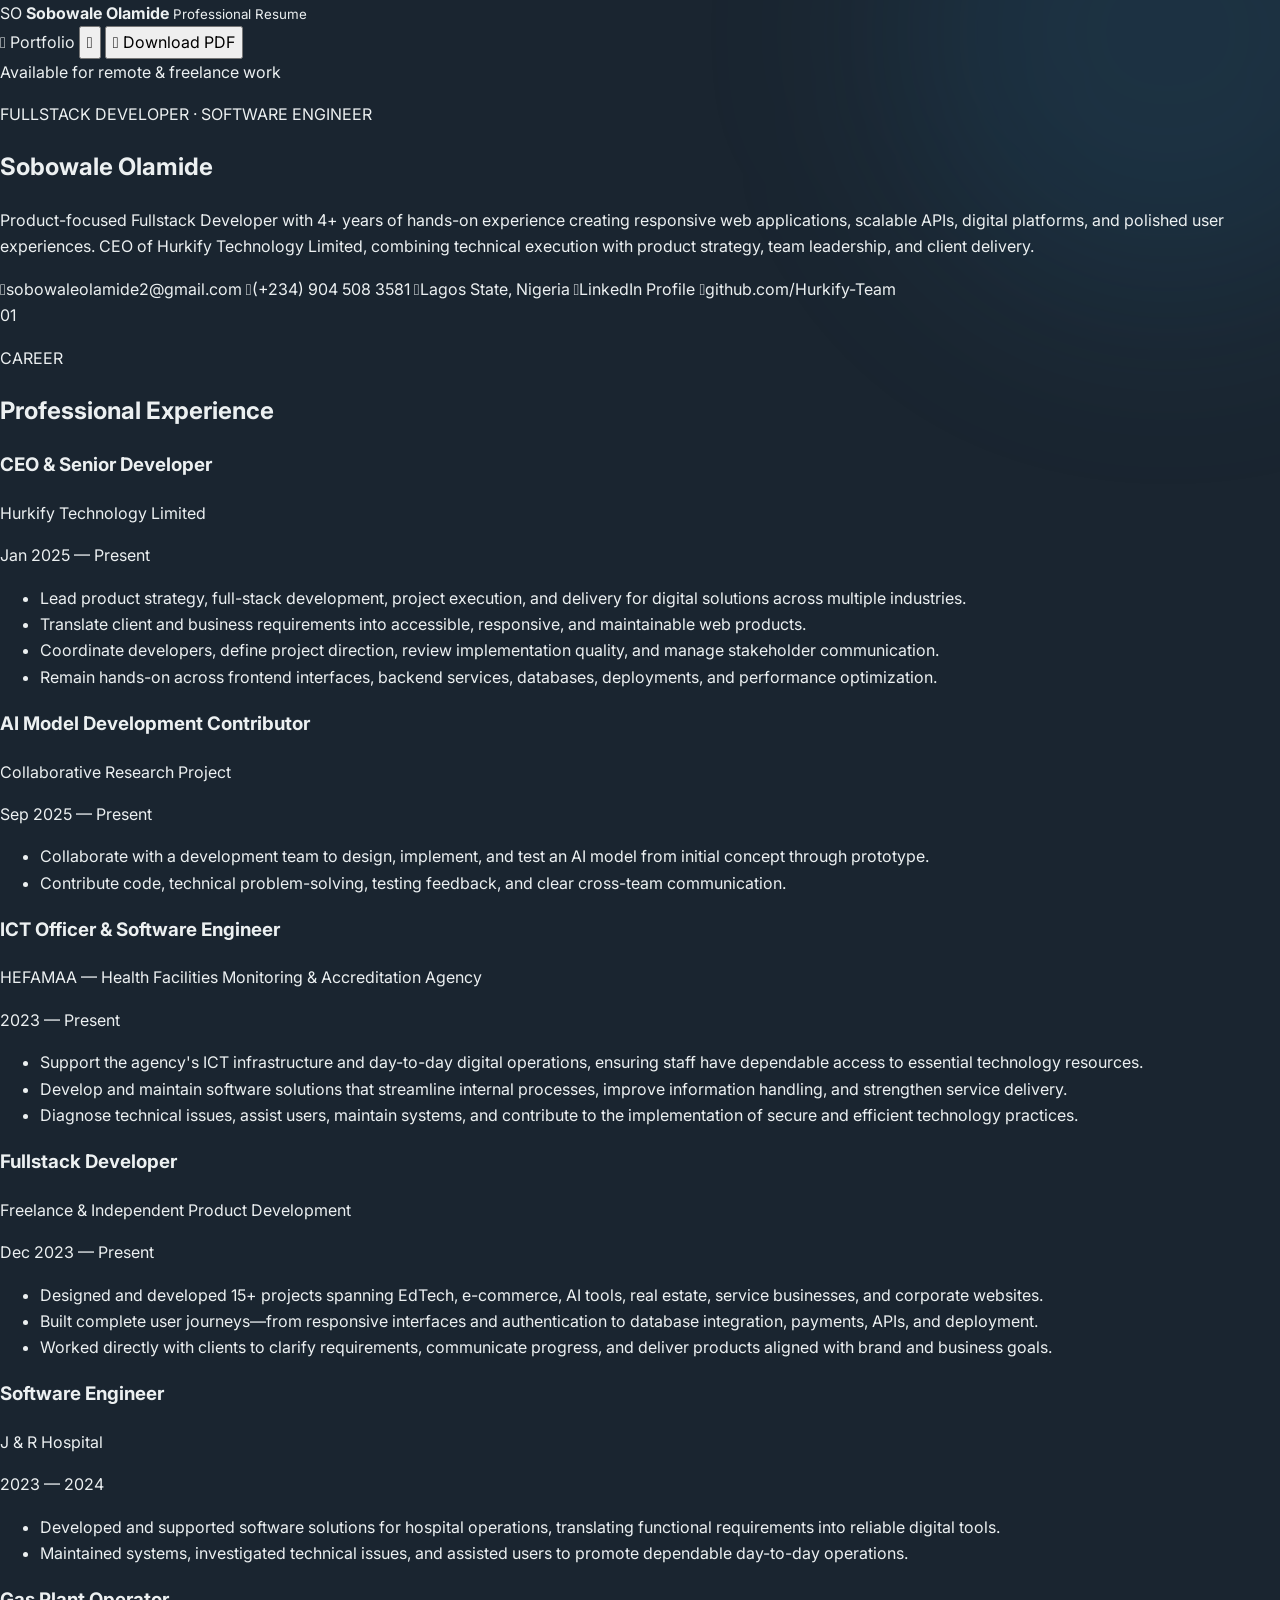
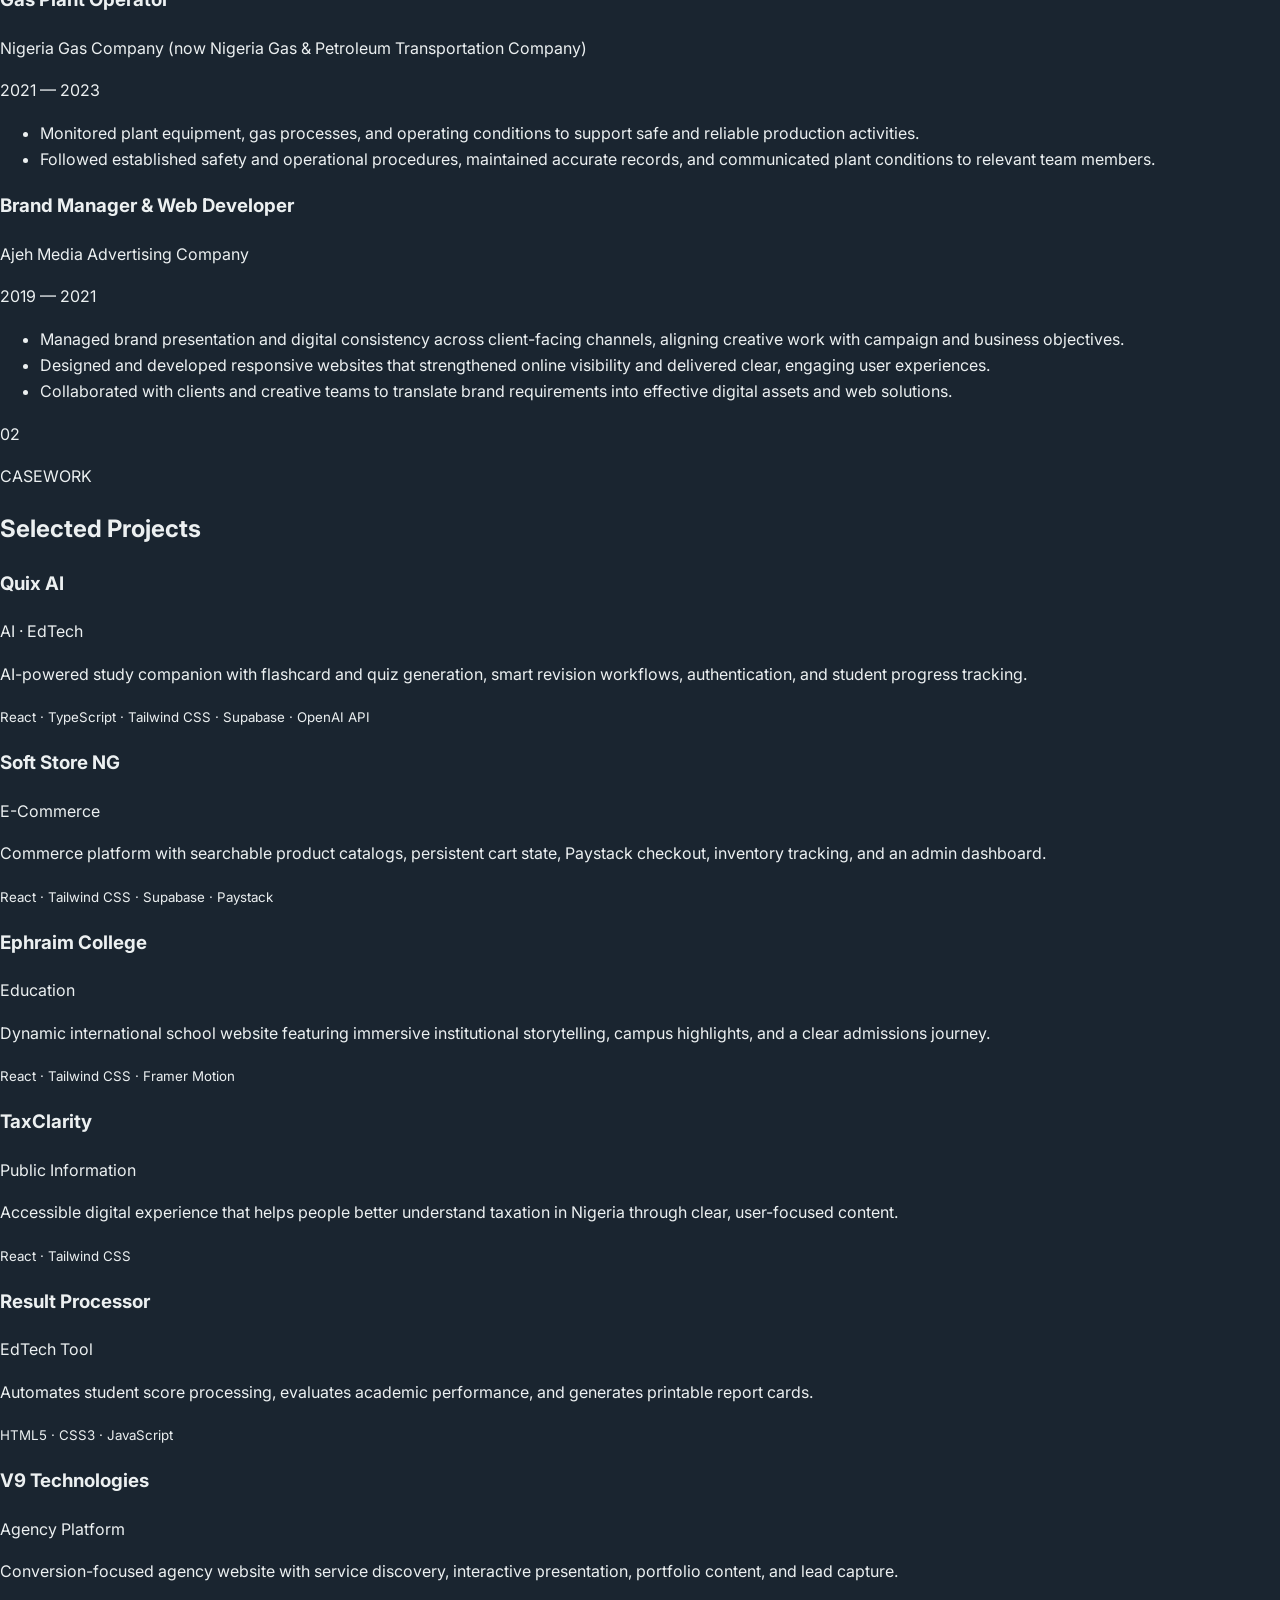
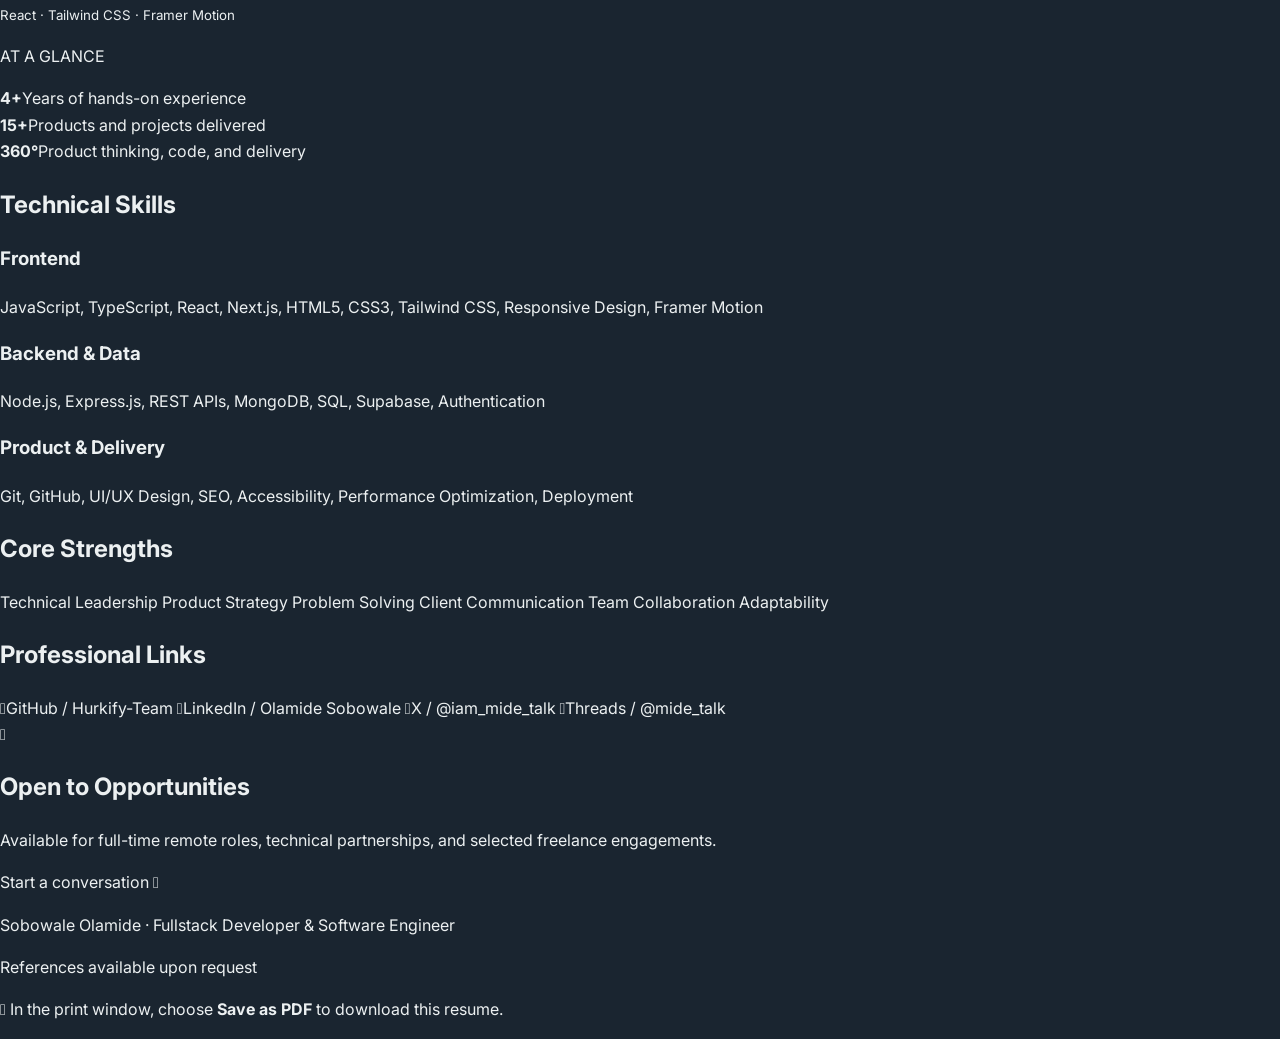
==== resume.html @ 30a067df "Add portfolio with updated featured projects and website previews" ====
<!DOCTYPE html>
<html lang="en" data-theme="dark">
  <head>
    <meta charset="UTF-8">
    <meta name="viewport" content="width=device-width, initial-scale=1.0">
    <meta name="description" content="Professional resume of Sobowale Olamide, Fullstack Developer, Software Engineer, and CEO of Hurkify Technology Limited.">
    <meta name="author" content="Sobowale Olamide">
    <meta name="robots" content="index, follow">
    <title>Sobowale Olamide — Professional Resume</title>
    <link rel="preconnect" href="https://fonts.googleapis.com">
    <link rel="preconnect" href="https://fonts.gstatic.com" crossorigin>
    <link href="https://fonts.googleapis.com/css2?family=Inter:wght@400;500;600;700&family=Outfit:wght@500;600;700;800&family=JetBrains+Mono:wght@500;600&display=swap" rel="stylesheet">
    <link rel="stylesheet" href="css/icon.css">
    <link rel="shortcut icon" href="images/favicon.ico" type="image/x-icon">
    <link rel="stylesheet" href="css/resume.css">
  </head>
  <body>
    <div class="resume-ambient resume-ambient-one" aria-hidden="true"></div>
    <div class="resume-ambient resume-ambient-two" aria-hidden="true"></div>

    <header class="resume-toolbar" aria-label="Resume actions">
      <a class="resume-brand" href="index.html" aria-label="Return to portfolio">
        <span class="resume-brand-mark">SO</span>
        <span class="resume-brand-copy">
          <strong>Sobowale Olamide</strong>
          <small>Professional Resume</small>
        </span>
      </a>
      <div class="toolbar-actions">
        <a class="toolbar-btn toolbar-btn-ghost" href="index.html">
          <i class="fas fa-arrow-left"></i>
          <span>Portfolio</span>
        </a>
        <button class="theme-button" id="resume-theme-button" type="button" aria-label="Toggle color theme" title="Toggle color theme">
          <i class="fas fa-sun" id="resume-theme-icon"></i>
        </button>
        <button class="toolbar-btn toolbar-btn-primary" type="button" onclick="downloadResume()">
          <i class="fas fa-download"></i>
          <span>Download PDF</span>
        </button>
      </div>
    </header>

    <main class="resume-page" id="resume-document">
      <section class="resume-hero">
        <div class="hero-identity">
          <div class="availability"><span></span> Available for remote &amp; freelance work</div>
          <p class="resume-kicker">FULLSTACK DEVELOPER · SOFTWARE ENGINEER</p>
          <h1>Sobowale <span>Olamide</span></h1>
          <p class="resume-lead">
            Product-focused Fullstack Developer with 4+ years of hands-on experience creating responsive web applications, scalable APIs, digital platforms, and polished user experiences. CEO of Hurkify Technology Limited, combining technical execution with product strategy, team leadership, and client delivery.
          </p>
        </div>
        <aside class="hero-contact" aria-label="Contact information">
          <a href="mailto:sobowaleolamide2@gmail.com"><i class="fas fa-envelope"></i><span>sobowaleolamide2@gmail.com</span></a>
          <a href="tel:+2349045083581"><i class="fas fa-phone"></i><span>(+234) 904 508 3581</span></a>
          <span><i class="fas fa-location-dot"></i><span>Lagos State, Nigeria</span></span>
          <a href="https://www.linkedin.com/in/olamide-sobowale-448958b7" target="_blank" rel="noopener noreferrer"><i class="fab fa-linkedin-in"></i><span>LinkedIn Profile</span></a>
          <a href="https://github.com/Hurkify-Team" target="_blank" rel="noopener noreferrer"><i class="fab fa-github"></i><span>github.com/Hurkify-Team</span></a>
        </aside>
      </section>

      <div class="resume-layout">
        <div class="resume-main-column">
          <section class="resume-section">
            <div class="section-heading">
              <span>01</span>
              <div><p>CAREER</p><h2>Professional Experience</h2></div>
            </div>

            <article class="experience-item">
              <div class="experience-topline">
                <div>
                  <h3>CEO &amp; Senior Developer</h3>
                  <p class="company">Hurkify Technology Limited</p>
                </div>
                <p class="period">Jan 2025 — Present</p>
              </div>
              <ul>
                <li>Lead product strategy, full-stack development, project execution, and delivery for digital solutions across multiple industries.</li>
                <li>Translate client and business requirements into accessible, responsive, and maintainable web products.</li>
                <li>Coordinate developers, define project direction, review implementation quality, and manage stakeholder communication.</li>
                <li>Remain hands-on across frontend interfaces, backend services, databases, deployments, and performance optimization.</li>
              </ul>
            </article>

            <article class="experience-item">
              <div class="experience-topline">
                <div>
                  <h3>AI Model Development Contributor</h3>
                  <p class="company">Collaborative Research Project</p>
                </div>
                <p class="period">Sep 2025 — Present</p>
              </div>
              <ul>
                <li>Collaborate with a development team to design, implement, and test an AI model from initial concept through prototype.</li>
                <li>Contribute code, technical problem-solving, testing feedback, and clear cross-team communication.</li>
              </ul>
            </article>

            <article class="experience-item">
              <div class="experience-topline">
                <div>
                  <h3>ICT Officer &amp; Software Engineer</h3>
                  <p class="company">HEFAMAA — Health Facilities Monitoring &amp; Accreditation Agency</p>
                </div>
                <p class="period">2023 — Present</p>
              </div>
              <ul>
                <li>Support the agency's ICT infrastructure and day-to-day digital operations, ensuring staff have dependable access to essential technology resources.</li>
                <li>Develop and maintain software solutions that streamline internal processes, improve information handling, and strengthen service delivery.</li>
                <li>Diagnose technical issues, assist users, maintain systems, and contribute to the implementation of secure and efficient technology practices.</li>
              </ul>
            </article>

            <article class="experience-item">
              <div class="experience-topline">
                <div>
                  <h3>Fullstack Developer</h3>
                  <p class="company">Freelance &amp; Independent Product Development</p>
                </div>
                <p class="period">Dec 2023 — Present</p>
              </div>
              <ul>
                <li>Designed and developed 15+ projects spanning EdTech, e-commerce, AI tools, real estate, service businesses, and corporate websites.</li>
                <li>Built complete user journeys—from responsive interfaces and authentication to database integration, payments, APIs, and deployment.</li>
                <li>Worked directly with clients to clarify requirements, communicate progress, and deliver products aligned with brand and business goals.</li>
              </ul>
            </article>

            <article class="experience-item">
              <div class="experience-topline">
                <div>
                  <h3>Software Engineer</h3>
                  <p class="company">J &amp; R Hospital</p>
                </div>
                <p class="period">2023 — 2024</p>
              </div>
              <ul>
                <li>Developed and supported software solutions for hospital operations, translating functional requirements into reliable digital tools.</li>
                <li>Maintained systems, investigated technical issues, and assisted users to promote dependable day-to-day operations.</li>
              </ul>
            </article>

            <article class="experience-item">
              <div class="experience-topline">
                <div>
                  <h3>Gas Plant Operator</h3>
                  <p class="company">Nigeria Gas Company (now Nigeria Gas &amp; Petroleum Transportation Company)</p>
                </div>
                <p class="period">2021 — 2023</p>
              </div>
              <ul>
                <li>Monitored plant equipment, gas processes, and operating conditions to support safe and reliable production activities.</li>
                <li>Followed established safety and operational procedures, maintained accurate records, and communicated plant conditions to relevant team members.</li>
              </ul>
            </article>

            <article class="experience-item">
              <div class="experience-topline">
                <div>
                  <h3>Brand Manager &amp; Web Developer</h3>
                  <p class="company">Ajeh Media Advertising Company</p>
                </div>
                <p class="period">2019 — 2021</p>
              </div>
              <ul>
                <li>Managed brand presentation and digital consistency across client-facing channels, aligning creative work with campaign and business objectives.</li>
                <li>Designed and developed responsive websites that strengthened online visibility and delivered clear, engaging user experiences.</li>
                <li>Collaborated with clients and creative teams to translate brand requirements into effective digital assets and web solutions.</li>
              </ul>
            </article>
          </section>

          <section class="resume-section">
            <div class="section-heading">
              <span>02</span>
              <div><p>CASEWORK</p><h2>Selected Projects</h2></div>
            </div>
            <div class="project-list">
              <article class="resume-project">
                <div><h3>Quix AI</h3><span>AI · EdTech</span></div>
                <p>AI-powered study companion with flashcard and quiz generation, smart revision workflows, authentication, and student progress tracking.</p>
                <small>React · TypeScript · Tailwind CSS · Supabase · OpenAI API</small>
              </article>
              <article class="resume-project">
                <div><h3>Soft Store NG</h3><span>E-Commerce</span></div>
                <p>Commerce platform with searchable product catalogs, persistent cart state, Paystack checkout, inventory tracking, and an admin dashboard.</p>
                <small>React · Tailwind CSS · Supabase · Paystack</small>
              </article>
              <article class="resume-project">
                <div><h3>Ephraim College</h3><span>Education</span></div>
                <p>Dynamic international school website featuring immersive institutional storytelling, campus highlights, and a clear admissions journey.</p>
                <small>React · Tailwind CSS · Framer Motion</small>
              </article>
              <article class="resume-project">
                <div><h3>TaxClarity</h3><span>Public Information</span></div>
                <p>Accessible digital experience that helps people better understand taxation in Nigeria through clear, user-focused content.</p>
                <small>React · Tailwind CSS</small>
              </article>
              <article class="resume-project">
                <div><h3>Result Processor</h3><span>EdTech Tool</span></div>
                <p>Automates student score processing, evaluates academic performance, and generates printable report cards.</p>
                <small>HTML5 · CSS3 · JavaScript</small>
              </article>
              <article class="resume-project">
                <div><h3>V9 Technologies</h3><span>Agency Platform</span></div>
                <p>Conversion-focused agency website with service discovery, interactive presentation, portfolio content, and lead capture.</p>
                <small>React · Tailwind CSS · Framer Motion</small>
              </article>
            </div>
          </section>
        </div>

        <aside class="resume-side-column">
          <section class="side-section impact-panel">
            <p class="side-eyebrow">AT A GLANCE</p>
            <div class="impact-stat"><strong>4+</strong><span>Years of hands-on experience</span></div>
            <div class="impact-stat"><strong>15+</strong><span>Products and projects delivered</span></div>
            <div class="impact-stat"><strong>360°</strong><span>Product thinking, code, and delivery</span></div>
          </section>

          <section class="side-section">
            <h2>Technical Skills</h2>
            <div class="skill-group">
              <h3>Frontend</h3>
              <p>JavaScript, TypeScript, React, Next.js, HTML5, CSS3, Tailwind CSS, Responsive Design, Framer Motion</p>
            </div>
            <div class="skill-group">
              <h3>Backend &amp; Data</h3>
              <p>Node.js, Express.js, REST APIs, MongoDB, SQL, Supabase, Authentication</p>
            </div>
            <div class="skill-group">
              <h3>Product &amp; Delivery</h3>
              <p>Git, GitHub, UI/UX Design, SEO, Accessibility, Performance Optimization, Deployment</p>
            </div>
          </section>

          <section class="side-section">
            <h2>Core Strengths</h2>
            <div class="strength-list">
              <span>Technical Leadership</span>
              <span>Product Strategy</span>
              <span>Problem Solving</span>
              <span>Client Communication</span>
              <span>Team Collaboration</span>
              <span>Adaptability</span>
            </div>
          </section>

          <section class="side-section">
            <h2>Professional Links</h2>
            <div class="professional-links">
              <a href="https://github.com/Hurkify-Team" target="_blank" rel="noopener noreferrer"><i class="fab fa-github"></i><span>GitHub / Hurkify-Team</span></a>
              <a href="https://www.linkedin.com/in/olamide-sobowale-448958b7" target="_blank" rel="noopener noreferrer"><i class="fab fa-linkedin-in"></i><span>LinkedIn / Olamide Sobowale</span></a>
              <a href="https://x.com/iam_mide_talk?s=21" target="_blank" rel="noopener noreferrer"><i class="fab fa-x-twitter"></i><span>X / @iam_mide_talk</span></a>
              <a href="https://www.threads.com/@mide_talk" target="_blank" rel="noopener noreferrer"><i class="fab fa-threads"></i><span>Threads / @mide_talk</span></a>
            </div>
          </section>

          <section class="side-section availability-panel">
            <i class="fas fa-briefcase"></i>
            <h2>Open to Opportunities</h2>
            <p>Available for full-time remote roles, technical partnerships, and selected freelance engagements.</p>
            <a href="mailto:sobowaleolamide2@gmail.com">Start a conversation <i class="fas fa-arrow-right"></i></a>
          </section>
        </aside>
      </div>

      <footer class="resume-footer">
        <p>Sobowale Olamide · Fullstack Developer &amp; Software Engineer</p>
        <p>References available upon request</p>
      </footer>
    </main>

    <p class="download-hint"><i class="fas fa-circle-info"></i> In the print window, choose <strong>Save as PDF</strong> to download this resume.</p>

    <script>
      const root = document.documentElement;
      const themeButton = document.getElementById('resume-theme-button');
      const themeIcon = document.getElementById('resume-theme-icon');

      function setResumeTheme(theme) {
        root.setAttribute('data-theme', theme);
        themeIcon.className = theme === 'dark' ? 'fas fa-sun' : 'fas fa-moon';
      }

      setResumeTheme(localStorage.getItem('av-theme') || 'dark');

      themeButton.addEventListener('click', function () {
        const nextTheme = root.getAttribute('data-theme') === 'dark' ? 'light' : 'dark';
        setResumeTheme(nextTheme);
        localStorage.setItem('av-theme', nextTheme);
      });

      function downloadResume() {
        const originalTitle = document.title;
        document.title = 'Sobowale-Olamide-Resume';
        window.print();
        window.setTimeout(function () { document.title = originalTitle; }, 500);
      }
    </script>
  </body>
</html>
---- css/resume.css ----
/* Sobowale Olamide — Resume page */
:root {
  --bg: #1a2530;
  --surface: #243442;
  --card: #2c3e50;
  --card-soft: #34495e;
  --gold: #3498db;
  --amber: #e74c3c;
  --gold-soft: rgba(52, 152, 219, 0.1);
  --gold-border: rgba(52, 152, 219, 0.25);
  --action: #e74c3c;
  --action-light: #c0392b;
  --action-shadow: rgba(231, 76, 60, 0.3);
  --on-accent: #ffffff;
  --text: #ecf0f1;
  --text-soft: #bdc3c7;
  --muted: #95a5a6;
  --line: rgba(236, 240, 241, 0.09);
}

[data-theme="light"] {
  --bg: #f5f2e8;
  --surface: #fffdf5;
  --card: #ffffff;
  --card-soft: #faf6e9;
  --gold: #a16207;
  --amber: #b45309;
  --gold-soft: rgba(202, 138, 4, 0.09);
  --gold-border: rgba(161, 98, 7, 0.22);
  --action: #e74c3c;
  --action-light: #c0392b;
  --action-shadow: rgba(231, 76, 60, 0.24);
  --on-accent: #1c1605;
  --text-soft: #44403c;
  --muted: #78716c;
  --line: rgba(41, 37, 36, 0.11);
  --shadow: 0 30px 80px rgba(87, 67, 24, 0.15);
}

* {
  box-sizing: border-box;
}

html {
  scroll-behavior: smooth;
}

body {
  min-width: 320px;
  margin: 0;
  color: var(--text);
  background: var(--bg);
  font-family: "Inter", sans-serif;
  line-height: 1.65;
  transition: color 0.25s ease, background-color 0.25s ease;
}

button,
a {
  font: inherit;
}

a {
  color: inherit;
  text-decoration: none;
}

.resume-ambient {
  position: fixed;
  z-index: -1;
  width: 34rem;
  height: 34rem;
  border-radius: 50%;
  filter: blur(100px);
  pointer-events: none;
}

.resume-ambient-one {
  top: -15rem;
  right: -10rem;
  background: rgba(250, 204, 21, 0.11);
  background: rgba(52, 152, 219, 0.11);

.resume-ambient-two {
  bottom: -18rem;
  left: -12rem;
  background: rgba(245, 158, 11, 0.07);
}

.resume-toolbar {
  position: sticky;
  z-index: 20;
  top: 16px;
  width: min(1120px, calc(100% - 32px));
  min-height: 64px;
  margin: 16px auto 30px;
  padding: 9px 10px 9px 18px;
  display: flex;
  align-items: center;
  justify-content: space-between;
  gap: 20px;
  background: color-mix(in srgb, var(--surface) 86%, transparent);
  border: 1px solid var(--line);
  border-radius: 20px;
  box-shadow: 0 12px 40px rgba(0, 0, 0, 0.18);
  backdrop-filter: blur(18px);
}

.resume-brand,
.toolbar-actions,
.toolbar-btn,
.theme-button {
  display: flex;
  align-items: center;
}

.resume-brand {
  gap: 12px;
}

.resume-brand-mark {
  width: 39px;
  height: 39px;
  display: grid;
  place-items: center;
  color: #1c1605;
  color: var(--on-accent);
  border-radius: 11px;
  font-family: "Outfit", sans-serif;
  font-weight: 800;
  letter-spacing: -0.04em;
}

.resume-brand-copy {
  display: grid;
  line-height: 1.25;
}

.resume-brand-copy strong {
  font-family: "Outfit", sans-serif;
  font-size: 0.9rem;
}

.resume-brand-copy small {
  color: var(--muted);
  font-size: 0.68rem;
}

.toolbar-actions {
  gap: 8px;
}

.toolbar-btn,
.theme-button {
  min-height: 42px;
  justify-content: center;
  border: 1px solid var(--line);
  border-radius: 12px;
  cursor: pointer;
  transition: transform 0.2s ease, border-color 0.2s ease, background-color 0.2s ease;
}

.toolbar-btn {
  gap: 8px;
  padding: 0 16px;
  font-size: 0.78rem;
  font-weight: 700;
}

.theme-button {
  width: 42px;
  padding: 0;
  color: var(--gold);
  background: var(--card);
}

.toolbar-btn-ghost {
  color: var(--text-soft);
  background: var(--card);
}

.toolbar-btn-primary {
  color: #ffffff;
  background: linear-gradient(135deg, var(--action), var(--action-light));
  border-color: rgba(125, 211, 252, 0.34);
  border-color: rgba(231, 76, 60, 0.4);
}

.toolbar-btn-primary:hover {
  border-color: rgba(56, 189, 248, 0.55);
  border-color: rgba(231, 76, 60, 0.62);
}

.toolbar-btn:hover,
.theme-button:hover {
  transform: translateY(-2px);
  border-color: var(--gold-border);
}

.resume-page {
  width: min(1120px, calc(100% - 32px));
  margin: 0 auto;
  overflow: hidden;
  background: var(--surface);
  border: 1px solid var(--line);
  border-radius: 28px;
  box-shadow: var(--shadow);
}

.resume-hero {
  position: relative;
  display: grid;
  grid-template-columns: minmax(0, 1.65fr) minmax(260px, 0.75fr);
  gap: 56px;
  padding: 64px 64px 54px;
  overflow: hidden;
  border-bottom: 1px solid var(--line);
}

.resume-hero::after {
  content: "SO";
  position: absolute;
  right: -18px;
  bottom: -100px;
  color: var(--gold-soft);
  font-family: "Outfit", sans-serif;
  font-size: 17rem;
  font-weight: 800;
  line-height: 1;
  pointer-events: none;
}

.availability {
  width: fit-content;
  margin-bottom: 18px;
  padding: 6px 11px;
  color: var(--gold);
  background: var(--gold-soft);
  border: 1px solid var(--gold-border);
  border-radius: 999px;
  font: 600 0.68rem "JetBrains Mono", monospace;
  letter-spacing: 0.02em;
}

.availability span {
  width: 7px;
  height: 7px;
  margin-right: 7px;
  display: inline-block;
  background: var(--gold);
  border-radius: 50%;
  box-shadow: 0 0 0 4px var(--gold-soft);
}

.resume-kicker {
  margin: 0 0 8px;
  color: var(--muted);
  font: 600 0.72rem "JetBrains Mono", monospace;
  letter-spacing: 0.16em;
}

.resume-hero h1 {
  max-width: 680px;
  margin: 0;
  font: 800 clamp(3.2rem, 6vw, 5.5rem)/0.92 "Outfit", sans-serif;
  letter-spacing: -0.055em;
}

.resume-hero h1 span {
  color: var(--gold);
}

.resume-lead {
  max-width: 720px;
  margin: 28px 0 0;
  color: var(--text-soft);
  font-size: 0.96rem;
}

.hero-contact {
  position: relative;
  z-index: 1;
  align-self: end;
  display: grid;
  gap: 8px;
}

.hero-contact > a,
.hero-contact > span {
  min-width: 0;
  padding: 10px 12px;
  display: grid;
  grid-template-columns: 26px minmax(0, 1fr);
  align-items: center;
  color: var(--text-soft);
  background: var(--card);
  border: 1px solid var(--line);
  border-radius: 10px;
  font-size: 0.72rem;
}

.hero-contact i {
  color: var(--gold);
}

.hero-contact a:hover {
  color: var(--gold);
  border-color: var(--gold-border);
}

.hero-contact span span {
  overflow-wrap: anywhere;
}

.resume-layout {
  display: grid;
  grid-template-columns: minmax(0, 1.85fr) minmax(280px, 0.78fr);
}

.resume-main-column {
  padding: 54px 56px 58px 64px;
}

.resume-side-column {
  padding: 54px 36px;
  background: var(--card);
  border-left: 1px solid var(--line);
}

.resume-section + .resume-section {
  margin-top: 58px;
}

.section-heading {
  margin-bottom: 28px;
  display: flex;
  align-items: center;
  gap: 14px;
}

.section-heading > span {
  width: 38px;
  height: 38px;
  display: grid;
  place-items: center;
  color: #1c1605;
  color: var(--on-accent);
  border-radius: 10px;
  font: 700 0.7rem "JetBrains Mono", monospace;
}

.section-heading p,
.section-heading h2 {
  margin: 0;
}

.section-heading p,
.side-eyebrow {
  color: var(--gold);
  font: 600 0.62rem "JetBrains Mono", monospace;
  letter-spacing: 0.14em;
}

.section-heading h2 {
  font: 700 1.45rem "Outfit", sans-serif;
}

.experience-item {
  position: relative;
  padding: 0 0 30px 25px;
  border-left: 1px solid var(--gold-border);
}

.experience-item:last-child {
  padding-bottom: 0;
}

.experience-item::before {
  content: "";
  position: absolute;
  top: 6px;
  left: -5px;
  width: 9px;
  height: 9px;
  background: var(--gold);
  border: 2px solid var(--surface);
  border-radius: 50%;
  box-shadow: 0 0 0 3px var(--gold-soft);
}

.experience-topline {
  display: flex;
  align-items: flex-start;
  justify-content: space-between;
  gap: 18px;
}

.experience-topline h3,
.resume-project h3 {
  margin: 0;
  font: 700 1.02rem "Outfit", sans-serif;
}

.company {
  margin: 2px 0 0;
  color: var(--gold);
  font-size: 0.76rem;
  font-weight: 600;
}

.period {
  flex: 0 0 auto;
  margin: 3px 0 0;
  padding: 4px 8px;
  color: var(--muted);
  background: var(--card);
  border: 1px solid var(--line);
  border-radius: 7px;
  font: 600 0.62rem "JetBrains Mono", monospace;
}

.experience-item ul {
  margin: 15px 0 0;
  padding-left: 18px;
  color: var(--text-soft);
  font-size: 0.79rem;
}

.experience-item li + li {
  margin-top: 7px;
}

.experience-item li::marker {
  color: var(--gold);
}

.project-list {
  display: grid;
  grid-template-columns: repeat(2, minmax(0, 1fr));
  gap: 13px;
}

.resume-project {
  padding: 17px;
  background: var(--card);
  border: 1px solid var(--line);
  border-radius: 13px;
  break-inside: avoid;
}

.resume-project > div {
  display: flex;
  align-items: center;
  justify-content: space-between;
  gap: 10px;
}

.resume-project > div span {
  color: var(--amber);
  font: 600 0.56rem "JetBrains Mono", monospace;
  text-align: right;
  text-transform: uppercase;
}

.resume-project p {
  margin: 10px 0;
  color: var(--text-soft);
  font-size: 0.7rem;
  line-height: 1.55;
}

.resume-project small {
  color: var(--muted);
  font-size: 0.58rem;
  line-height: 1.45;
}

.side-section + .side-section {
  margin-top: 34px;
  padding-top: 30px;
  border-top: 1px solid var(--line);
}

.side-section h2 {
  margin: 0 0 17px;
  font: 700 1rem "Outfit", sans-serif;
}

.impact-panel {
  padding: 20px;
  background: linear-gradient(145deg, var(--gold-soft), transparent);
  border: 1px solid var(--gold-border);
  border-radius: 15px;
}

.impact-stat {
  padding: 14px 0;
  display: grid;
  grid-template-columns: 58px 1fr;
  align-items: center;
  gap: 10px;
  border-bottom: 1px solid var(--line);
}

.impact-stat:last-child {
  padding-bottom: 0;
  border: 0;
}

.impact-stat strong {
  color: var(--gold);
  font: 800 1.55rem "Outfit", sans-serif;
}

.impact-stat span {
  color: var(--text-soft);
  font-size: 0.68rem;
  line-height: 1.45;
}

.skill-group + .skill-group {
  margin-top: 18px;
}

.skill-group h3 {
  margin: 0 0 5px;
  color: var(--gold);
  font: 600 0.66rem "JetBrains Mono", monospace;
  text-transform: uppercase;
  letter-spacing: 0.08em;
}

.skill-group p,
.availability-panel p {
  margin: 0;
  color: var(--text-soft);
  font-size: 0.71rem;
}

.strength-list {
  display: flex;
  flex-wrap: wrap;
  gap: 7px;
}

.strength-list span {
  padding: 6px 8px;
  color: var(--text-soft);
  background: var(--surface);
  border: 1px solid var(--line);
  border-radius: 7px;
  font-size: 0.62rem;
}

.professional-links {
  display: grid;
  gap: 9px;
}

.professional-links a {
  min-width: 0;
  display: grid;
  grid-template-columns: 23px minmax(0, 1fr);
  align-items: center;
  color: var(--text-soft);
  font-size: 0.68rem;
}

.professional-links a:hover {
  color: var(--gold);
}

.professional-links i {
  color: var(--gold);
}

.availability-panel {
  padding: 20px !important;
  background: var(--surface);
  border: 1px solid var(--gold-border) !important;
  border-radius: 15px;
}

.availability-panel > i {
  margin-bottom: 13px;
  color: var(--gold);
  font-size: 1.2rem;
}

.availability-panel h2 {
  margin-bottom: 8px;
}

.availability-panel > a {
  margin-top: 14px;
  display: inline-flex;
  align-items: center;
  gap: 7px;
  color: var(--gold);
  font-size: 0.68rem;
  font-weight: 700;
}

.resume-footer {
  padding: 20px 64px;
  display: flex;
  justify-content: space-between;
  gap: 20px;
  color: var(--muted);
  background: var(--card-soft);
  border-top: 1px solid var(--line);
  font: 500 0.6rem "JetBrains Mono", monospace;
}

.resume-footer p {
  margin: 0;
}

.download-hint {
  width: min(1120px, calc(100% - 32px));
  margin: 18px auto 42px;
  color: var(--muted);
  font-size: 0.72rem;
  text-align: center;
}

.download-hint i,
.download-hint strong {
  color: var(--gold);
}

@media (max-width: 850px) {
  .resume-hero {
    grid-template-columns: 1fr;
    gap: 32px;
    padding: 48px 38px;
  }

  .hero-contact {
    grid-template-columns: repeat(2, minmax(0, 1fr));
  }

  .resume-layout {
    grid-template-columns: 1fr;
  }

  .resume-main-column {
    padding: 46px 38px;
  }

  .resume-side-column {
    padding: 42px 38px;
    border-top: 1px solid var(--line);
    border-left: 0;
  }
}

@media (max-width: 600px) {
  .resume-toolbar {
    width: calc(100% - 20px);
    margin-top: 10px;
    padding-left: 10px;
    border-radius: 16px;
  }

  .resume-brand-copy,
  .toolbar-btn-ghost span {
    display: none;
  }

  .toolbar-btn {
    padding: 0 12px;
  }

  .resume-page {
    width: calc(100% - 20px);
    border-radius: 20px;
  }

  .resume-hero,
  .resume-main-column,
  .resume-side-column {
    padding-right: 22px;
    padding-left: 22px;
  }

  .resume-hero h1 {
    font-size: clamp(2.7rem, 15vw, 4rem);
  }

  .hero-contact,
  .project-list {
    grid-template-columns: 1fr;
  }

  .experience-topline {
    display: block;
  }

  .period {
    width: fit-content;
    margin-top: 8px;
  }

  .resume-footer {
    padding: 18px 22px;
    display: grid;
  }
}

@page {
  size: A4;
  margin: 9mm;
}

@media print {
  :root,
  [data-theme="dark"],
  [data-theme="light"] {
    --surface: #ffffff;
    --card: #f8f7f2;
    --card-soft: #f5f2e8;
    --gold: #9a6700;
    --amber: #a45308;
    --gold-soft: rgba(154, 103, 0, 0.08);
    --gold-border: rgba(154, 103, 0, 0.25);
    --text: #181713;
    --text-soft: #403d35;
    --muted: #6f6a5e;
    --line: rgba(24, 23, 19, 0.12);
  }

  * {
    -webkit-print-color-adjust: exact !important;
    print-color-adjust: exact !important;
  }

  body {
    background: #ffffff;
    line-height: 1.46;
  }

  .resume-toolbar,
  .resume-ambient,
  .download-hint {
    display: none !important;
  }

  .resume-page {
    width: 100%;
    margin: 0;
    overflow: visible;
    border: 0;
    border-radius: 0;
    box-shadow: none;
  }

  .resume-hero {
    grid-template-columns: 1.7fr 0.8fr;
    gap: 9mm;
    padding: 10mm 11mm 8mm;
  }

  .resume-hero h1 {
    font-size: 37pt;
  }

  .resume-lead {
    margin-top: 5mm;
    font-size: 7.4pt;
  }

  .availability {
    margin-bottom: 3mm;
  }

  .hero-contact {
    gap: 1.4mm;
  }

  .hero-contact > a,
  .hero-contact > span {
    padding: 1.7mm 2mm;
    font-size: 5.8pt;
  }

  .resume-layout {
    grid-template-columns: 1.85fr 0.78fr;
  }

  .resume-main-column {
    padding: 8mm 8mm 8mm 11mm;
  }

  .resume-side-column {
    padding: 8mm 7mm;
  }

  .resume-section + .resume-section {
    margin-top: 8mm;
  }

  .section-heading {
    margin-bottom: 5mm;
  }

  .section-heading h2 {
    font-size: 12pt;
  }

  .experience-item {
    padding: 0 0 4mm 5mm;
    break-inside: avoid;
  }

  .experience-topline h3,
  .resume-project h3 {
    font-size: 8pt;
  }

  .experience-item ul {
    margin-top: 2.5mm;
    font-size: 6.2pt;
  }

  .experience-item li + li {
    margin-top: 1mm;
  }

  .project-list {
    gap: 2mm;
  }

  .resume-project {
    padding: 2.5mm;
    border-radius: 2mm;
  }

  .resume-project p {
    margin: 1.5mm 0;
    font-size: 5.6pt;
  }

  .resume-project small,
  .resume-project > div span {
    font-size: 4.7pt;
  }

  .side-section + .side-section {
    margin-top: 5mm;
    padding-top: 4mm;
  }

  .impact-panel,
  .availability-panel {
    padding: 3.5mm !important;
  }

  .impact-stat {
    padding: 2mm 0;
  }

  .impact-stat strong {
    font-size: 13pt;
  }

  .impact-stat span,
  .skill-group p,
  .availability-panel p,
  .professional-links a {
    font-size: 5.5pt;
  }

  .side-section h2 {
    margin-bottom: 2.5mm;
    font-size: 8pt;
  }

  .skill-group + .skill-group {
    margin-top: 3mm;
  }

  .strength-list {
    gap: 1mm;
  }

  .strength-list span {
    padding: 1mm 1.4mm;
    font-size: 5pt;
  }

  .resume-footer {
    padding: 3mm 11mm;
    font-size: 5pt;
  }
}
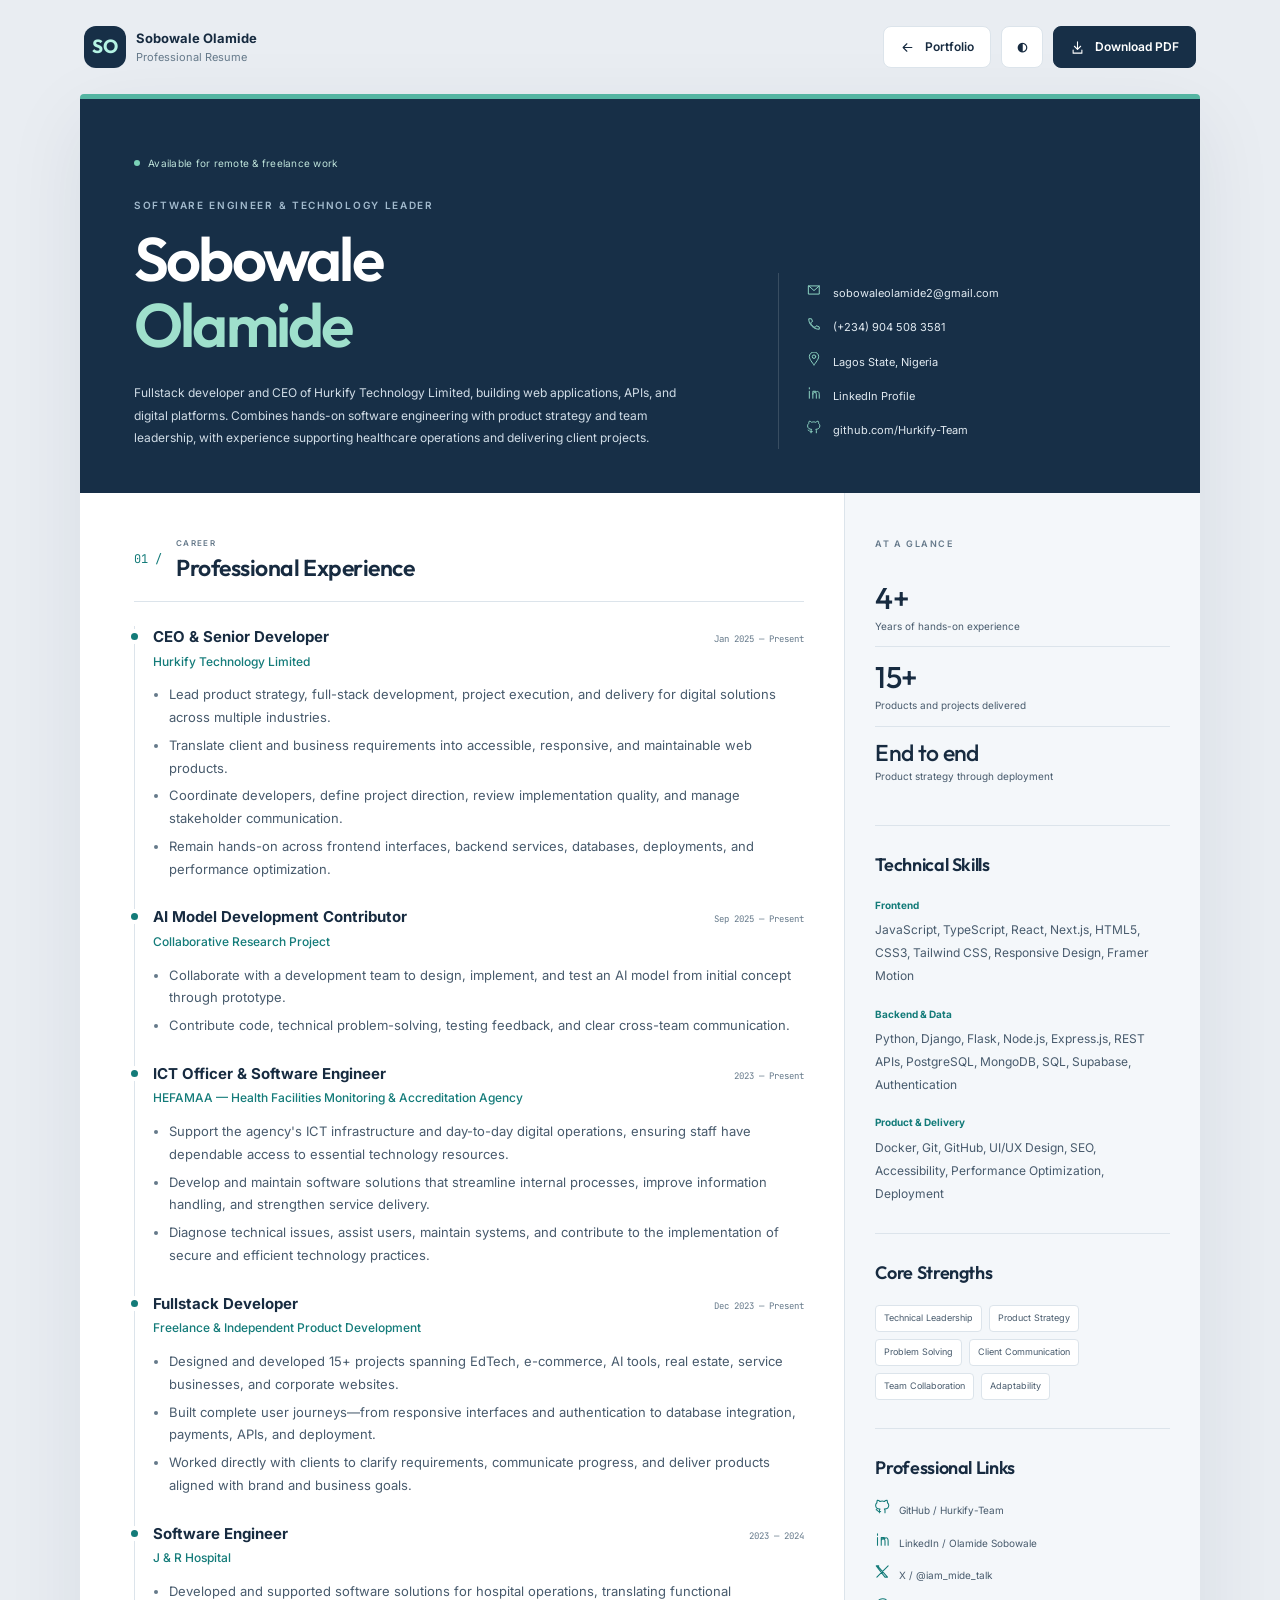
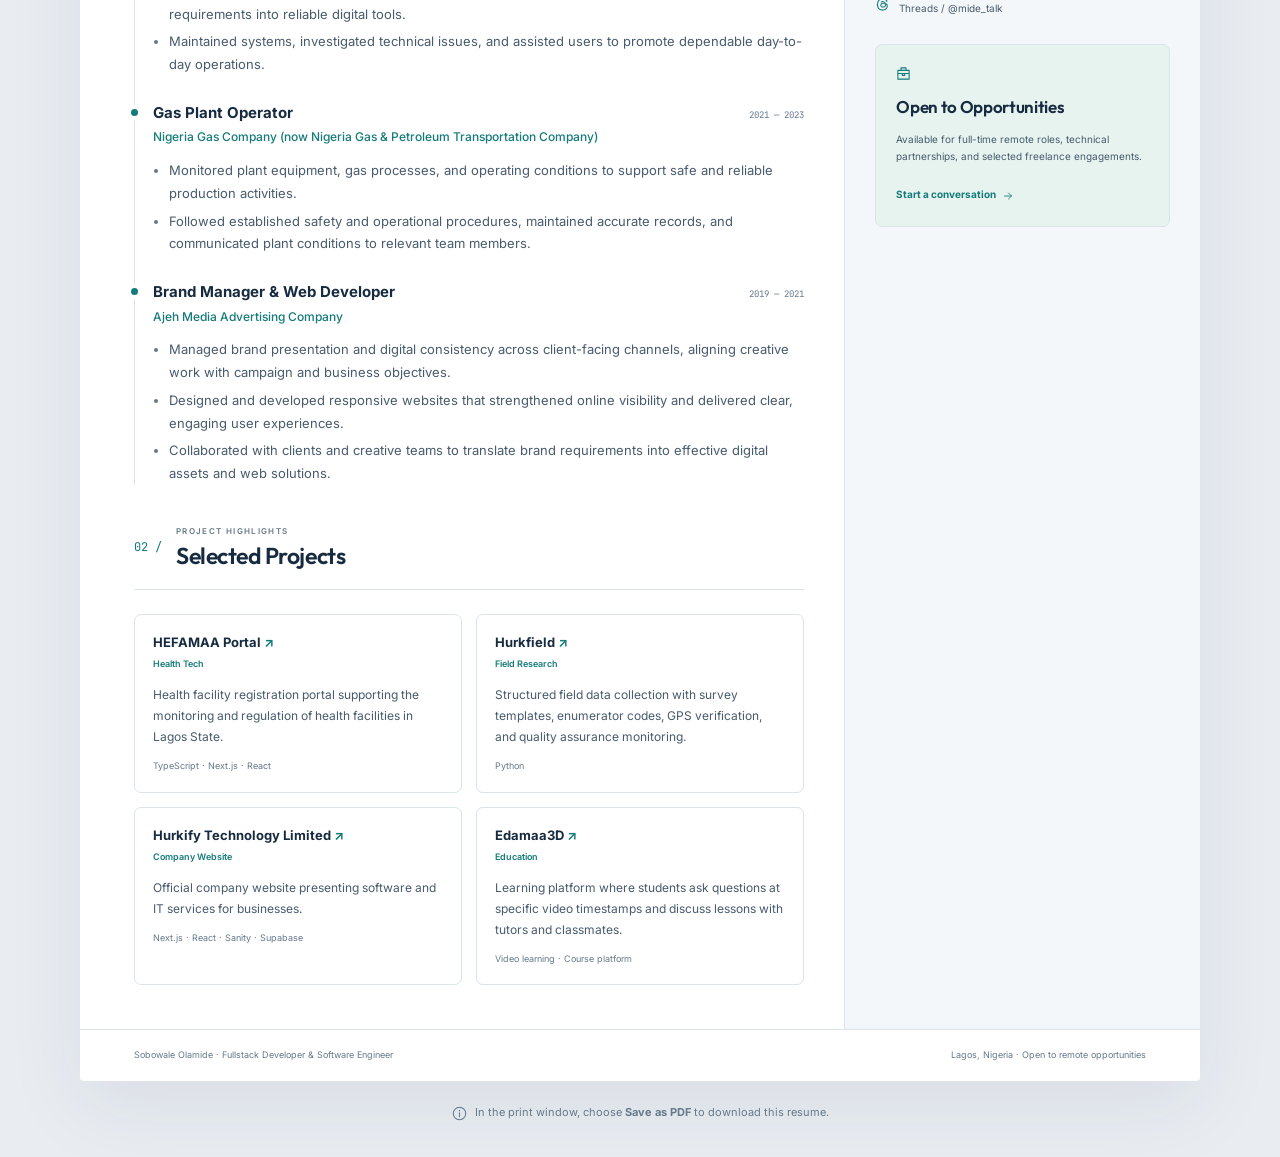
==== commit 3379d5f6: "Redesign professional resume with updated projects and readable print layout" ====
--- a/resume.html
+++ b/resume.html
@@ -1,5 +1,5 @@
 <!DOCTYPE html>
-<html lang="en" data-theme="dark">
+<html lang="en" data-theme="light">
   <head>
     <meta charset="UTF-8">
     <meta name="viewport" content="width=device-width, initial-scale=1.0">
@@ -10,8 +10,7 @@
     <link rel="preconnect" href="https://fonts.googleapis.com">
     <link rel="preconnect" href="https://fonts.gstatic.com" crossorigin>
     <link href="https://fonts.googleapis.com/css2?family=Inter:wght@400;500;600;700&family=Outfit:wght@500;600;700;800&family=JetBrains+Mono:wght@500;600&display=swap" rel="stylesheet">
-    <link rel="stylesheet" href="css/icon.css">
-    <link rel="shortcut icon" href="images/favicon.ico" type="image/x-icon">
+    <link rel="icon" href="images/favicon.svg?v=so" type="image/svg+xml">
     <link rel="stylesheet" href="css/resume.css">
   </head>
   <body>
@@ -28,14 +27,14 @@
       </a>
       <div class="toolbar-actions">
         <a class="toolbar-btn toolbar-btn-ghost" href="index.html">
-          <i class="fas fa-arrow-left"></i>
+          <svg class="resume-icon" aria-hidden="true" viewBox="0 0 24 24" fill="none" stroke="currentColor" stroke-width="1.7" stroke-linecap="round" stroke-linejoin="round"><path d="M19 12H5m6-6-6 6 6 6"/></svg>
           <span>Portfolio</span>
         </a>
         <button class="theme-button" id="resume-theme-button" type="button" aria-label="Toggle color theme" title="Toggle color theme">
-          <i class="fas fa-sun" id="resume-theme-icon"></i>
+          <span id="resume-theme-icon" aria-hidden="true">&#9680;</span>
         </button>
         <button class="toolbar-btn toolbar-btn-primary" type="button" onclick="downloadResume()">
-          <i class="fas fa-download"></i>
+          <svg class="resume-icon" aria-hidden="true" viewBox="0 0 24 24" fill="none" stroke="currentColor" stroke-width="1.7" stroke-linecap="round" stroke-linejoin="round"><path d="M12 3v12m-5-5 5 5 5-5M5 16v5h14v-5"/></svg>
           <span>Download PDF</span>
         </button>
       </div>
@@ -45,18 +44,18 @@
       <section class="resume-hero">
         <div class="hero-identity">
           <div class="availability"><span></span> Available for remote &amp; freelance work</div>
-          <p class="resume-kicker">FULLSTACK DEVELOPER · SOFTWARE ENGINEER</p>
+          <p class="resume-kicker">SOFTWARE ENGINEER &amp; TECHNOLOGY LEADER</p>
           <h1>Sobowale <span>Olamide</span></h1>
           <p class="resume-lead">
-            Product-focused Fullstack Developer with 4+ years of hands-on experience creating responsive web applications, scalable APIs, digital platforms, and polished user experiences. CEO of Hurkify Technology Limited, combining technical execution with product strategy, team leadership, and client delivery.
+            Fullstack developer and CEO of Hurkify Technology Limited, building web applications, APIs, and digital platforms. Combines hands-on software engineering with product strategy and team leadership, with experience supporting healthcare operations and delivering client projects.
           </p>
         </div>
         <aside class="hero-contact" aria-label="Contact information">
-          <a href="mailto:sobowaleolamide2@gmail.com"><i class="fas fa-envelope"></i><span>sobowaleolamide2@gmail.com</span></a>
-          <a href="tel:+2349045083581"><i class="fas fa-phone"></i><span>(+234) 904 508 3581</span></a>
-          <span><i class="fas fa-location-dot"></i><span>Lagos State, Nigeria</span></span>
-          <a href="https://www.linkedin.com/in/olamide-sobowale-448958b7" target="_blank" rel="noopener noreferrer"><i class="fab fa-linkedin-in"></i><span>LinkedIn Profile</span></a>
-          <a href="https://github.com/Hurkify-Team" target="_blank" rel="noopener noreferrer"><i class="fab fa-github"></i><span>github.com/Hurkify-Team</span></a>
+          <a href="mailto:sobowaleolamide2@gmail.com"><svg class="resume-icon" aria-hidden="true" viewBox="0 0 24 24" fill="none" stroke="currentColor" stroke-width="1.7" stroke-linecap="round" stroke-linejoin="round"><path d="M3 5h18v14H3z M3 5l9 8 9-8"/></svg><span>sobowaleolamide2@gmail.com</span></a>
+          <a href="tel:+2349045083581"><svg class="resume-icon" aria-hidden="true" viewBox="0 0 24 24" fill="none" stroke="currentColor" stroke-width="1.7" stroke-linecap="round" stroke-linejoin="round"><path d="M7 3H3c0 10 8 18 18 18v-4l-5-2-2 3c-4-2-6-4-8-8l3-2z"/></svg><span>(+234) 904 508 3581</span></a>
+          <span><svg class="resume-icon" aria-hidden="true" viewBox="0 0 24 24" fill="none" stroke="currentColor" stroke-width="1.7" stroke-linecap="round" stroke-linejoin="round"><path d="M12 22s8-9 8-14A8 8 0 0 0 4 8c0 5 8 14 8 14z M15 8a3 3 0 1 1-6 0 3 3 0 0 1 6 0"/></svg><span>Lagos State, Nigeria</span></span>
+          <a href="https://www.linkedin.com/in/olamide-sobowale-448958b7" target="_blank" rel="noopener noreferrer"><svg class="resume-icon" aria-hidden="true" viewBox="0 0 24 24" fill="none" stroke="currentColor" stroke-width="1.7" stroke-linecap="round" stroke-linejoin="round"><path d="M4 9v12 M4 3v2 M10 21V9h5v2c4-4 6 0 6 3v7 M10 14c0-4 6-4 6 0v7"/></svg><span>LinkedIn Profile</span></a>
+          <a href="https://github.com/Hurkify-Team" target="_blank" rel="noopener noreferrer"><svg class="resume-icon" aria-hidden="true" viewBox="0 0 24 24" fill="none" stroke="currentColor" stroke-width="1.7" stroke-linecap="round" stroke-linejoin="round"><path d="M9 20c-5 2-5-3-7-3m14 5v-4c0-1-1-2-1-2 4 0 7-2 7-6 0-2-1-3-2-4 0-1 0-3-1-4-2 0-4 2-4 2-2-1-5-1-7 0 0 0-2-2-4-2-1 1-1 3-1 4-1 1-2 2-2 4 0 4 3 6 7 6-1 1-1 2-1 3v3"/></svg><span>github.com/Hurkify-Team</span></a>
         </aside>
       </section>
 
@@ -64,7 +63,7 @@
         <div class="resume-main-column">
           <section class="resume-section">
             <div class="section-heading">
-              <span>01</span>
+              <span>01 /</span>
               <div><p>CAREER</p><h2>Professional Experience</h2></div>
             </div>
 
@@ -174,40 +173,14 @@
 
           <section class="resume-section">
             <div class="section-heading">
-              <span>02</span>
-              <div><p>CASEWORK</p><h2>Selected Projects</h2></div>
+              <span>02 /</span>
+              <div><p>PROJECT HIGHLIGHTS</p><h2>Selected Projects</h2></div>
             </div>
             <div class="project-list">
-              <article class="resume-project">
-                <div><h3>Quix AI</h3><span>AI · EdTech</span></div>
-                <p>AI-powered study companion with flashcard and quiz generation, smart revision workflows, authentication, and student progress tracking.</p>
-                <small>React · TypeScript · Tailwind CSS · Supabase · OpenAI API</small>
-              </article>
-              <article class="resume-project">
-                <div><h3>Soft Store NG</h3><span>E-Commerce</span></div>
-                <p>Commerce platform with searchable product catalogs, persistent cart state, Paystack checkout, inventory tracking, and an admin dashboard.</p>
-                <small>React · Tailwind CSS · Supabase · Paystack</small>
-              </article>
-              <article class="resume-project">
-                <div><h3>Ephraim College</h3><span>Education</span></div>
-                <p>Dynamic international school website featuring immersive institutional storytelling, campus highlights, and a clear admissions journey.</p>
-                <small>React · Tailwind CSS · Framer Motion</small>
-              </article>
-              <article class="resume-project">
-                <div><h3>TaxClarity</h3><span>Public Information</span></div>
-                <p>Accessible digital experience that helps people better understand taxation in Nigeria through clear, user-focused content.</p>
-                <small>React · Tailwind CSS</small>
-              </article>
-              <article class="resume-project">
-                <div><h3>Result Processor</h3><span>EdTech Tool</span></div>
-                <p>Automates student score processing, evaluates academic performance, and generates printable report cards.</p>
-                <small>HTML5 · CSS3 · JavaScript</small>
-              </article>
-              <article class="resume-project">
-                <div><h3>V9 Technologies</h3><span>Agency Platform</span></div>
-                <p>Conversion-focused agency website with service discovery, interactive presentation, portfolio content, and lead capture.</p>
-                <small>React · Tailwind CSS · Framer Motion</small>
-              </article>
+              <article class="resume-project"><div><h3><a href="https://portal.hefamaaportal.com.ng/login" target="_blank" rel="noopener noreferrer">HEFAMAA Portal <span aria-hidden="true">&nearr;</span></a></h3><span>Health Tech</span></div><p>Health facility registration portal supporting the monitoring and regulation of health facilities in Lagos State.</p><small>TypeScript &middot; Next.js &middot; React</small></article>
+              <article class="resume-project"><div><h3><a href="https://hurkfield-rxuj.onrender.com" target="_blank" rel="noopener noreferrer">Hurkfield <span aria-hidden="true">&nearr;</span></a></h3><span>Field Research</span></div><p>Structured field data collection with survey templates, enumerator codes, GPS verification, and quality assurance monitoring.</p><small>Python</small></article>
+              <article class="resume-project"><div><h3><a href="https://hurkifytechologylimited.com" target="_blank" rel="noopener noreferrer">Hurkify Technology Limited <span aria-hidden="true">&nearr;</span></a></h3><span>Company Website</span></div><p>Official company website presenting software and IT services for businesses.</p><small>Next.js &middot; React &middot; Sanity &middot; Supabase</small></article>
+              <article class="resume-project"><div><h3><a href="https://edamaa.vercel.app/" target="_blank" rel="noopener noreferrer">Edamaa3D <span aria-hidden="true">&nearr;</span></a></h3><span>Education</span></div><p>Learning platform where students ask questions at specific video timestamps and discuss lessons with tutors and classmates.</p><small>Video learning &middot; Course platform</small></article>
             </div>
           </section>
         </div>
@@ -217,7 +190,7 @@
             <p class="side-eyebrow">AT A GLANCE</p>
             <div class="impact-stat"><strong>4+</strong><span>Years of hands-on experience</span></div>
             <div class="impact-stat"><strong>15+</strong><span>Products and projects delivered</span></div>
-            <div class="impact-stat"><strong>360°</strong><span>Product thinking, code, and delivery</span></div>
+            <div class="impact-stat"><strong>End to end</strong><span>Product strategy through deployment</span></div>
           </section>
 
           <section class="side-section">
@@ -228,11 +201,11 @@
             </div>
             <div class="skill-group">
               <h3>Backend &amp; Data</h3>
-              <p>Node.js, Express.js, REST APIs, MongoDB, SQL, Supabase, Authentication</p>
+              <p>Python, Django, Flask, Node.js, Express.js, REST APIs, PostgreSQL, MongoDB, SQL, Supabase, Authentication</p>
             </div>
             <div class="skill-group">
               <h3>Product &amp; Delivery</h3>
-              <p>Git, GitHub, UI/UX Design, SEO, Accessibility, Performance Optimization, Deployment</p>
+              <p>Docker, Git, GitHub, UI/UX Design, SEO, Accessibility, Performance Optimization, Deployment</p>
             </div>
           </section>
 
@@ -251,29 +224,29 @@
           <section class="side-section">
             <h2>Professional Links</h2>
             <div class="professional-links">
-              <a href="https://github.com/Hurkify-Team" target="_blank" rel="noopener noreferrer"><i class="fab fa-github"></i><span>GitHub / Hurkify-Team</span></a>
-              <a href="https://www.linkedin.com/in/olamide-sobowale-448958b7" target="_blank" rel="noopener noreferrer"><i class="fab fa-linkedin-in"></i><span>LinkedIn / Olamide Sobowale</span></a>
-              <a href="https://x.com/iam_mide_talk?s=21" target="_blank" rel="noopener noreferrer"><i class="fab fa-x-twitter"></i><span>X / @iam_mide_talk</span></a>
-              <a href="https://www.threads.com/@mide_talk" target="_blank" rel="noopener noreferrer"><i class="fab fa-threads"></i><span>Threads / @mide_talk</span></a>
+              <a href="https://github.com/Hurkify-Team" target="_blank" rel="noopener noreferrer"><svg class="resume-icon" aria-hidden="true" viewBox="0 0 24 24" fill="none" stroke="currentColor" stroke-width="1.7" stroke-linecap="round" stroke-linejoin="round"><path d="M9 20c-5 2-5-3-7-3m14 5v-4c0-1-1-2-1-2 4 0 7-2 7-6 0-2-1-3-2-4 0-1 0-3-1-4-2 0-4 2-4 2-2-1-5-1-7 0 0 0-2-2-4-2-1 1-1 3-1 4-1 1-2 2-2 4 0 4 3 6 7 6-1 1-1 2-1 3v3"/></svg><span>GitHub / Hurkify-Team</span></a>
+              <a href="https://www.linkedin.com/in/olamide-sobowale-448958b7" target="_blank" rel="noopener noreferrer"><svg class="resume-icon" aria-hidden="true" viewBox="0 0 24 24" fill="none" stroke="currentColor" stroke-width="1.7" stroke-linecap="round" stroke-linejoin="round"><path d="M4 9v12 M4 3v2 M10 21V9h5v2c4-4 6 0 6 3v7 M10 14c0-4 6-4 6 0v7"/></svg><span>LinkedIn / Olamide Sobowale</span></a>
+              <a href="https://x.com/iam_mide_talk?s=21" target="_blank" rel="noopener noreferrer"><svg class="resume-icon" aria-hidden="true" viewBox="0 0 24 24" fill="none" stroke="currentColor" stroke-width="1.7" stroke-linecap="round" stroke-linejoin="round"><path d="M4 3l16 18h-4L2 3h4 M21 3L3 21"/></svg><span>X / @iam_mide_talk</span></a>
+              <a href="https://www.threads.com/@mide_talk" target="_blank" rel="noopener noreferrer"><svg class="resume-icon" aria-hidden="true" viewBox="0 0 24 24" fill="none" stroke="currentColor" stroke-width="1.7" stroke-linecap="round" stroke-linejoin="round"><path d="M19 7c-1-5-11-6-14 0-3 7 0 14 7 14 8 0 11-10 3-11-7-1-8 7-1 6 6-1 1-12-4-8"/></svg><span>Threads / @mide_talk</span></a>
             </div>
           </section>
 
           <section class="side-section availability-panel">
-            <i class="fas fa-briefcase"></i>
+            <svg class="resume-icon" aria-hidden="true" viewBox="0 0 24 24" fill="none" stroke="currentColor" stroke-width="1.7" stroke-linecap="round" stroke-linejoin="round"><path d="M3 7h18v14H3z M8 7V3h8v4 M3 12h18 M10 12v3h4v-3"/></svg>
             <h2>Open to Opportunities</h2>
             <p>Available for full-time remote roles, technical partnerships, and selected freelance engagements.</p>
-            <a href="mailto:sobowaleolamide2@gmail.com">Start a conversation <i class="fas fa-arrow-right"></i></a>
+            <a href="mailto:sobowaleolamide2@gmail.com">Start a conversation <svg class="resume-icon" aria-hidden="true" viewBox="0 0 24 24" fill="none" stroke="currentColor" stroke-width="1.7" stroke-linecap="round" stroke-linejoin="round"><path d="M5 12h14m-6-6 6 6-6 6"/></svg></a>
           </section>
         </aside>
       </div>
 
       <footer class="resume-footer">
         <p>Sobowale Olamide · Fullstack Developer &amp; Software Engineer</p>
-        <p>References available upon request</p>
+        <p>Lagos, Nigeria &middot; Open to remote opportunities</p>
       </footer>
     </main>
 
-    <p class="download-hint"><i class="fas fa-circle-info"></i> In the print window, choose <strong>Save as PDF</strong> to download this resume.</p>
+    <p class="download-hint"><svg class="resume-icon" aria-hidden="true" viewBox="0 0 24 24" fill="none" stroke="currentColor" stroke-width="1.7" stroke-linecap="round" stroke-linejoin="round"><path d="M12 11v6m0-10v1 M22 12a10 10 0 1 1-20 0 10 10 0 0 1 20 0"/></svg> In the print window, choose <strong>Save as PDF</strong> to download this resume.</p>
 
     <script>
       const root = document.documentElement;
@@ -282,15 +255,18 @@
 
       function setResumeTheme(theme) {
         root.setAttribute('data-theme', theme);
-        themeIcon.className = theme === 'dark' ? 'fas fa-sun' : 'fas fa-moon';
+        themeIcon.textContent = theme === 'dark' ? '\u2600' : '\u25d0';
+        themeButton.setAttribute('aria-label', theme === 'dark' ? 'Switch to light theme' : 'Switch to dark theme');
       }
 
-      setResumeTheme(localStorage.getItem('av-theme') || 'dark');
+      let savedTheme = 'light';
+      try { savedTheme = localStorage.getItem('resume-theme') || 'light'; } catch {}
+      setResumeTheme(savedTheme);
 
       themeButton.addEventListener('click', function () {
         const nextTheme = root.getAttribute('data-theme') === 'dark' ? 'light' : 'dark';
         setResumeTheme(nextTheme);
-        localStorage.setItem('av-theme', nextTheme);
+        try { localStorage.setItem('resume-theme', nextTheme); } catch {}
       });
 
       function downloadResume() {
--- a/css/resume.css
+++ b/css/resume.css
@@ -1,896 +1,824 @@
-/* Sobowale Olamide — Resume page */
+/* Resume layout, responsive styles, and readable A4 printing. */
 :root {
-  --bg: #1a2530;
-  --surface: #243442;
-  --card: #2c3e50;
-  --card-soft: #34495e;
-  --gold: #3498db;
-  --amber: #e74c3c;
-  --gold-soft: rgba(52, 152, 219, 0.1);
-  --gold-border: rgba(52, 152, 219, 0.25);
-  --action: #e74c3c;
-  --action-light: #c0392b;
-  --action-shadow: rgba(231, 76, 60, 0.3);
-  --on-accent: #ffffff;
-  --text: #ecf0f1;
-  --text-soft: #bdc3c7;
-  --muted: #95a5a6;
-  --line: rgba(236, 240, 241, 0.09);
-}
-
-[data-theme="light"] {
-  --bg: #f5f2e8;
-  --surface: #fffdf5;
-  --card: #ffffff;
-  --card-soft: #faf6e9;
-  --gold: #a16207;
-  --amber: #b45309;
-  --gold-soft: rgba(202, 138, 4, 0.09);
-  --gold-border: rgba(161, 98, 7, 0.22);
-  --action: #e74c3c;
-  --action-light: #c0392b;
-  --action-shadow: rgba(231, 76, 60, 0.24);
-  --on-accent: #1c1605;
-  --text-soft: #44403c;
-  --muted: #78716c;
-  --line: rgba(41, 37, 36, 0.11);
-  --shadow: 0 30px 80px rgba(87, 67, 24, 0.15);
-}
-
+  color-scheme:light;
+  --bg:#e9edf2;
+  --paper:#fff;
+  --side:#f4f7fa;
+  --ink:#172b40;
+  --body:#485b6d;
+  --muted:#65798a;
+  --line:#dce4eb;
+  --accent:#137b79;
+  --soft:#e6f3ef
+}
+[data-theme="dark"] {
+  color-scheme:dark;
+  --bg:#0c1520;
+  --paper:#142232;
+  --side:#18293b;
+  --ink:#ecf2f7;
+  --body:#becbd7;
+  --muted:#9caebe;
+  --line:#2e4357;
+  --accent:#82d3c0;
+  --soft:#1c3a3c
+}
 * {
-  box-sizing: border-box;
-}
-
+  box-sizing:border-box
+}
 html {
-  scroll-behavior: smooth;
-}
-
+  scroll-behavior:smooth
+}
 body {
-  min-width: 320px;
-  margin: 0;
-  color: var(--text);
-  background: var(--bg);
-  font-family: "Inter", sans-serif;
-  line-height: 1.65;
-  transition: color 0.25s ease, background-color 0.25s ease;
-}
-
-button,
+  min-width:320px;
+  margin:0;
+  background:var(--bg);
+  color:var(--ink);
+  font-family:Inter,Arial,sans-serif;
+  line-height:1.65
+}
 a {
-  font: inherit;
-}
-
-a {
-  color: inherit;
-  text-decoration: none;
-}
-
+  color:inherit;
+  text-decoration:none
+}
+button {
+  font:inherit
+}
+a:focus-visible,button:focus-visible {
+  outline:3px solid #30ac94;
+  outline-offset:5px
+}
 .resume-ambient {
-  position: fixed;
-  z-index: -1;
-  width: 34rem;
-  height: 34rem;
-  border-radius: 50%;
-  filter: blur(100px);
-  pointer-events: none;
-}
-
-.resume-ambient-one {
-  top: -15rem;
-  right: -10rem;
-  background: rgba(250, 204, 21, 0.11);
-  background: rgba(52, 152, 219, 0.11);
-
-.resume-ambient-two {
-  bottom: -18rem;
-  left: -12rem;
-  background: rgba(245, 158, 11, 0.07);
-}
-
+  display:none
+}
 .resume-toolbar {
-  position: sticky;
-  z-index: 20;
-  top: 16px;
-  width: min(1120px, calc(100% - 32px));
-  min-height: 64px;
-  margin: 16px auto 30px;
-  padding: 9px 10px 9px 18px;
-  display: flex;
-  align-items: center;
-  justify-content: space-between;
-  gap: 20px;
-  background: color-mix(in srgb, var(--surface) 86%, transparent);
-  border: 1px solid var(--line);
-  border-radius: 20px;
-  box-shadow: 0 12px 40px rgba(0, 0, 0, 0.18);
-  backdrop-filter: blur(18px);
-}
-
-.resume-brand,
-.toolbar-actions,
-.toolbar-btn,
+  max-width:1120px;
+  margin:26px auto;
+  padding:0 4px;
+  display:flex;
+  align-items:center;
+  justify-content:space-between;
+  gap:18px
+}
+.resume-brand,.toolbar-actions,.toolbar-btn {
+  display:flex;
+  align-items:center;
+  gap:10px
+}
+.resume-brand-mark {
+  display:grid;
+  place-items:center;
+  width:42px;
+  height:42px;
+  border-radius:12px;
+  background:#172f47;
+  color:#b5f4e4;
+  font-family:Outfit,sans-serif;
+  font-weight:700;
+  font-size:19px
+}
+.resume-brand-copy {
+  display:grid;
+  line-height:1.5
+}
+.resume-brand-copy strong {
+  font-size:13px
+}
+.resume-brand-copy small {
+  color:var(--muted);
+  font-size:11px
+}
+.toolbar-btn,.theme-button {
+  min-height:42px;
+  border:1px solid var(--line);
+  border-radius:8px;
+  padding:0 16px;
+  color:var(--ink);
+  background:var(--paper);
+  cursor:pointer;
+  font-size:12px;
+  font-weight:600
+}
 .theme-button {
-  display: flex;
-  align-items: center;
-}
-
-.resume-brand {
-  gap: 12px;
-}
-
-.resume-brand-mark {
-  width: 39px;
-  height: 39px;
-  display: grid;
-  place-items: center;
-  color: #1c1605;
-  color: var(--on-accent);
-  border-radius: 11px;
-  font-family: "Outfit", sans-serif;
-  font-weight: 800;
-  letter-spacing: -0.04em;
-}
-
-.resume-brand-copy {
-  display: grid;
-  line-height: 1.25;
-}
-
-.resume-brand-copy strong {
-  font-family: "Outfit", sans-serif;
-  font-size: 0.9rem;
-}
-
-.resume-brand-copy small {
-  color: var(--muted);
-  font-size: 0.68rem;
-}
-
-.toolbar-actions {
-  gap: 8px;
-}
-
-.toolbar-btn,
-.theme-button {
-  min-height: 42px;
-  justify-content: center;
-  border: 1px solid var(--line);
-  border-radius: 12px;
-  cursor: pointer;
-  transition: transform 0.2s ease, border-color 0.2s ease, background-color 0.2s ease;
-}
-
-.toolbar-btn {
-  gap: 8px;
-  padding: 0 16px;
-  font-size: 0.78rem;
-  font-weight: 700;
-}
-
-.theme-button {
-  width: 42px;
-  padding: 0;
-  color: var(--gold);
-  background: var(--card);
-}
-
-.toolbar-btn-ghost {
-  color: var(--text-soft);
-  background: var(--card);
-}
-
+  width:42px;
+  padding:0
+}
 .toolbar-btn-primary {
-  color: #ffffff;
-  background: linear-gradient(135deg, var(--action), var(--action-light));
-  border-color: rgba(125, 211, 252, 0.34);
-  border-color: rgba(231, 76, 60, 0.4);
-}
-
-.toolbar-btn-primary:hover {
-  border-color: rgba(56, 189, 248, 0.55);
-  border-color: rgba(231, 76, 60, 0.62);
-}
-
-.toolbar-btn:hover,
-.theme-button:hover {
-  transform: translateY(-2px);
-  border-color: var(--gold-border);
-}
-
+  color:#fff;
+  border-color:#172f47;
+  background:#172f47
+}
+.toolbar-btn:hover,.theme-button:hover {
+  box-shadow:0 3px 12px #172b401a
+}
 .resume-page {
-  width: min(1120px, calc(100% - 32px));
-  margin: 0 auto;
-  overflow: hidden;
-  background: var(--surface);
-  border: 1px solid var(--line);
-  border-radius: 28px;
-  box-shadow: var(--shadow);
-}
-
+  width:min(1120px,calc(100% - 48px));
+  margin:0 auto;
+  background:var(--paper);
+  box-shadow:0 24px 80px #182b4014;
+  border-radius:4px;
+  overflow:hidden;
+  border-top:5px solid #54b5a2
+}
 .resume-hero {
-  position: relative;
-  display: grid;
-  grid-template-columns: minmax(0, 1.65fr) minmax(260px, 0.75fr);
-  gap: 56px;
-  padding: 64px 64px 54px;
-  overflow: hidden;
-  border-bottom: 1px solid var(--line);
-}
-
-.resume-hero::after {
-  content: "SO";
-  position: absolute;
-  right: -18px;
-  bottom: -100px;
-  color: var(--gold-soft);
-  font-family: "Outfit", sans-serif;
-  font-size: 17rem;
-  font-weight: 800;
-  line-height: 1;
-  pointer-events: none;
-}
-
+  display:grid;
+  grid-template-columns:minmax(0,1.6fr) minmax(0,1fr);
+  gap:54px;
+  padding:48px 54px 44px;
+  background:#172f47;
+  color:#fff
+}
 .availability {
-  width: fit-content;
-  margin-bottom: 18px;
-  padding: 6px 11px;
-  color: var(--gold);
-  background: var(--gold-soft);
-  border: 1px solid var(--gold-border);
-  border-radius: 999px;
-  font: 600 0.68rem "JetBrains Mono", monospace;
-  letter-spacing: 0.02em;
-}
-
-.availability span {
-  width: 7px;
-  height: 7px;
-  margin-right: 7px;
-  display: inline-block;
-  background: var(--gold);
-  border-radius: 50%;
-  box-shadow: 0 0 0 4px var(--gold-soft);
-}
-
+  display:inline-flex;
+  align-items:center;
+  gap:8px;
+  margin-bottom:26px;
+  color:#bee3da;
+  font-size:10px;
+  letter-spacing:.025em
+}
+.availability>span {
+  width:6px;
+  height:6px;
+  border-radius:50%;
+  background:#7bd3b8
+}
 .resume-kicker {
-  margin: 0 0 8px;
-  color: var(--muted);
-  font: 600 0.72rem "JetBrains Mono", monospace;
-  letter-spacing: 0.16em;
-}
-
+  margin:0 0 12px;
+  color:#a2bacd;
+  font-size:10px;
+  font-weight:600;
+  letter-spacing:.17em
+}
 .resume-hero h1 {
-  max-width: 680px;
-  margin: 0;
-  font: 800 clamp(3.2rem, 6vw, 5.5rem)/0.92 "Outfit", sans-serif;
-  letter-spacing: -0.055em;
-}
-
+  margin:0;
+  font-family:Outfit,Arial,sans-serif;
+  font-weight:600;
+  letter-spacing:-.045em;
+  font-size:clamp(40px,4.8vw,62px);
+  line-height:1.08
+}
 .resume-hero h1 span {
-  color: var(--gold);
-}
-
+  display:block;
+  color:#9fe0cc
+}
 .resume-lead {
-  max-width: 720px;
-  margin: 28px 0 0;
-  color: var(--text-soft);
-  font-size: 0.96rem;
-}
-
+  margin:24px 0 0;
+  color:#d0dce6;
+  font-size:12px;
+  line-height:1.85;
+  max-width:570px
+}
 .hero-contact {
-  position: relative;
-  z-index: 1;
-  align-self: end;
-  display: grid;
-  gap: 8px;
-}
-
-.hero-contact > a,
-.hero-contact > span {
-  min-width: 0;
-  padding: 10px 12px;
-  display: grid;
-  grid-template-columns: 26px minmax(0, 1fr);
-  align-items: center;
-  color: var(--text-soft);
-  background: var(--card);
-  border: 1px solid var(--line);
-  border-radius: 10px;
-  font-size: 0.72rem;
-}
-
+  align-self:end;
+  display:grid;
+  gap:15px;
+  padding:10px 0 10px 28px;
+  border-left:1px solid #ffffff25
+}
+.hero-contact>a,.hero-contact>span {
+  display:flex;
+  align-items:baseline;
+  gap:12px;
+  color:#e1eaf1;
+  font-size:11px;
+  overflow-wrap:anywhere
+}
 .hero-contact i {
-  color: var(--gold);
-}
-
+  width:14px;
+  color:#8ed5c4;
+  text-align:center;
+  flex-shrink:0
+}
 .hero-contact a:hover {
-  color: var(--gold);
-  border-color: var(--gold-border);
-}
-
-.hero-contact span span {
-  overflow-wrap: anywhere;
-}
-
+  color:#9fe0cc
+}
 .resume-layout {
-  display: grid;
-  grid-template-columns: minmax(0, 1.85fr) minmax(280px, 0.78fr);
-}
-
+  display:grid;
+  grid-template-columns:minmax(0,2.15fr) minmax(0,1fr)
+}
 .resume-main-column {
-  padding: 54px 56px 58px 64px;
-}
-
+  padding:44px 40px 44px 54px;
+  min-width:0
+}
 .resume-side-column {
-  padding: 54px 36px;
-  background: var(--card);
-  border-left: 1px solid var(--line);
-}
-
-.resume-section + .resume-section {
-  margin-top: 58px;
-}
-
+  padding:44px 30px;
+  background:var(--side);
+  border-left:1px solid var(--line);
+  min-width:0
+}
+.resume-section+.resume-section {
+  margin-top:40px
+}
 .section-heading {
-  margin-bottom: 28px;
-  display: flex;
-  align-items: center;
-  gap: 14px;
-}
-
-.section-heading > span {
-  width: 38px;
-  height: 38px;
-  display: grid;
-  place-items: center;
-  color: #1c1605;
-  color: var(--on-accent);
-  border-radius: 10px;
-  font: 700 0.7rem "JetBrains Mono", monospace;
-}
-
-.section-heading p,
+  display:flex;
+  align-items:center;
+  gap:14px;
+  padding-bottom:18px;
+  margin-bottom:24px;
+  border-bottom:1px solid var(--line)
+}
+.section-heading>span {
+  font-family:'JetBrains Mono',monospace;
+  font-size:12px;
+  color:var(--accent)
+}
+.section-heading p {
+  color:var(--muted);
+  letter-spacing:.17em;
+  font-size:8px;
+  font-weight:600;
+  margin:0 0 3px
+}
 .section-heading h2 {
-  margin: 0;
-}
-
-.section-heading p,
+  font-family:Outfit,sans-serif;
+  font-weight:600;
+  font-size:23px;
+  letter-spacing:-.02em;
+  line-height:1.3;
+  margin:0
+}
+.experience-item {
+  position:relative;
+  padding:0 0 26px 18px;
+  border-left:1px solid var(--line)
+}
+.experience-item:before {
+  content:'';
+  position:absolute;
+  top:7px;
+  left:-4px;
+  width:7px;
+  height:7px;
+  border-radius:50%;
+  background:var(--accent);
+  box-shadow:0 0 0 4px var(--paper)
+}
+.experience-item:last-child {
+  padding-bottom:0
+}
+.experience-topline {
+  display:flex;
+  justify-content:space-between;
+  align-items:baseline;
+  gap:14px
+}
+.experience-topline h3 {
+  font-size:13px;
+  line-height:1.5;
+  margin:0 0 3px;
+  font-weight:700
+}
+.company {
+  font-size:11px;
+  margin:0;
+  color:var(--accent);
+  font-weight:500
+}
+.period {
+  font-family:'JetBrains Mono',monospace;
+  color:var(--muted);
+  font-size:9px;
+  white-space:nowrap;
+  margin:0
+}
+.experience-item ul {
+  padding-left:16px;
+  margin:12px 0 0;
+  color:var(--body);
+  font-size:11px;
+  line-height:1.8
+}
+.experience-item li+li {
+  margin-top:5px
+}
+.experience-item li::marker {
+  color:var(--muted)
+}
+.project-list {
+  display:grid;
+  grid-template-columns:1fr 1fr;
+  gap:14px
+}
+.resume-project {
+  padding:18px;
+  border:1px solid var(--line);
+  border-radius:7px
+}
+.resume-project>div {
+  display:flex;
+  flex-direction:column;
+  gap:5px
+}
+.resume-project h3 {
+  font-size:12px;
+  margin:0;
+  line-height:1.5
+}
+.resume-project h3 a:hover,.resume-project h3 a span {
+  color:var(--accent)
+}
+.resume-project>div>span {
+  color:var(--accent);
+  font-size:9px;
+  font-weight:600
+}
+.resume-project p {
+  color:var(--body);
+  font-size:10px;
+  line-height:1.75;
+  margin:12px 0
+}
+.resume-project small {
+  color:var(--muted);
+  font-size:9px;
+  line-height:1.6;
+  display:block
+}
+.side-section+.side-section {
+  margin-top:28px;
+  padding-top:24px;
+  border-top:1px solid var(--line)
+}
+.side-section h2 {
+  font-family:Outfit,sans-serif;
+  font-weight:600;
+  font-size:18px;
+  margin:0 0 17px;
+  letter-spacing:-.02em
+}
 .side-eyebrow {
-  color: var(--gold);
-  font: 600 0.62rem "JetBrains Mono", monospace;
-  letter-spacing: 0.14em;
-}
-
-.section-heading h2 {
-  font: 700 1.45rem "Outfit", sans-serif;
-}
-
-.experience-item {
-  position: relative;
-  padding: 0 0 30px 25px;
-  border-left: 1px solid var(--gold-border);
-}
-
-.experience-item:last-child {
-  padding-bottom: 0;
-}
-
-.experience-item::before {
-  content: "";
-  position: absolute;
-  top: 6px;
-  left: -5px;
-  width: 9px;
-  height: 9px;
-  background: var(--gold);
-  border: 2px solid var(--surface);
-  border-radius: 50%;
-  box-shadow: 0 0 0 3px var(--gold-soft);
-}
-
-.experience-topline {
-  display: flex;
-  align-items: flex-start;
-  justify-content: space-between;
-  gap: 18px;
-}
-
-.experience-topline h3,
+  color:var(--muted);
+  font-weight:600;
+  font-size:9px;
+  letter-spacing:.17em;
+  margin:0 0 16px
+}
+.impact-stat {
+  display:grid;
+  gap:2px;
+  padding:12px 0
+}
+.impact-stat+.impact-stat {
+  border-top:1px solid var(--line)
+}
+.impact-stat strong {
+  font-family:Outfit,sans-serif;
+  color:var(--ink);
+  font-size:30px;
+  line-height:1.2;
+  font-weight:500;
+  letter-spacing:-.03em
+}
+.impact-stat:last-child strong {
+  font-size:23px
+}
+.impact-stat span {
+  color:var(--body);
+  font-size:10px
+}
+.skill-group+.skill-group {
+  margin-top:18px
+}
+.skill-group h3 {
+  margin:0 0 6px;
+  color:var(--accent);
+  font-size:10px
+}
+.skill-group p {
+  margin:0;
+  font-size:11px;
+  line-height:1.9;
+  color:var(--body)
+}
+.strength-list {
+  display:flex;
+  flex-wrap:wrap;
+  gap:7px
+}
+.strength-list span {
+  padding:5px 8px;
+  border:1px solid var(--line);
+  border-radius:4px;
+  font-size:9px;
+  color:var(--body);
+  background:var(--paper)
+}
+.professional-links {
+  display:grid;
+  gap:13px
+}
+.professional-links a {
+  display:flex;
+  align-items:baseline;
+  gap:9px;
+  color:var(--body);
+  font-size:10px;
+  overflow-wrap:anywhere
+}
+.professional-links i {
+  color:var(--accent);
+  width:13px
+}
+.professional-links a:hover {
+  color:var(--accent)
+}
+.availability-panel {
+  padding:20px!important;
+  border:1px solid var(--line);
+  border-radius:7px;
+  background:var(--soft)
+}
+.availability-panel>i {
+  color:var(--accent);
+  margin-bottom:12px
+}
+.availability-panel h2 {
+  font-size:17px;
+  margin-bottom:10px
+}
+.availability-panel p {
+  font-size:10px;
+  color:var(--body);
+  margin:0 0 15px
+}
+.availability-panel a {
+  font-size:10px;
+  color:var(--accent);
+  font-weight:700
+}
+.availability-panel a i {
+  margin-left:4px
+}
+.resume-footer {
+  padding:18px 54px;
+  display:flex;
+  justify-content:space-between;
+  gap:20px;
+  border-top:1px solid var(--line);
+  color:var(--muted);
+  font-size:9px
+}
+.resume-footer p {
+  margin:0
+}
+.download-hint {
+  margin:22px auto 36px;
+  text-align:center;
+  font-size:11px;
+  color:var(--muted);
+  padding:0 20px
+}
+.download-hint i {
+  margin-right:5px
+}
+@media(max-width:1168px) {
+  .resume-toolbar {
+    margin-left:24px;
+    margin-right:24px
+  }
+}
+@media(max-width:850px) {
+  .resume-hero {
+    padding:36px;
+    grid-template-columns:1fr;
+    gap:28px
+  }
+  .hero-contact {
+    padding:22px 0 0;
+    border-left:0;
+    border-top:1px solid #ffffff25;
+    grid-template-columns:1fr 1fr
+  }
+  .resume-layout {
+    grid-template-columns:minmax(0,1.8fr) minmax(0,1fr)
+  }
+  .resume-main-column {
+    padding:32px 24px
+  }
+  .resume-side-column {
+    padding:32px 20px
+  }
+  .experience-topline {
+    flex-direction:column;
+    gap:5px
+  }
+  .project-list {
+    grid-template-columns:1fr
+  }
+  .resume-footer {
+    padding:18px 24px
+  }
+}
+@media(max-width:600px) {
+  .resume-toolbar {
+    margin:16px;
+    gap:8px
+  }
+  .resume-brand-copy,.toolbar-btn-ghost span {
+    display:none
+  }
+  .toolbar-btn {
+    padding:0 12px
+  }
+  .toolbar-actions {
+    gap:6px
+  }
+  .resume-page {
+    width:calc(100% - 24px)
+  }
+  .resume-hero {
+    padding:30px 24px
+  }
+  .resume-hero h1 {
+    font-size:48px
+  }
+  .resume-kicker {
+    font-size:9px;
+    letter-spacing:.12em
+  }
+  .hero-contact {
+    grid-template-columns:1fr;
+    gap:12px
+  }
+  .resume-layout {
+    grid-template-columns:1fr
+  }
+  .resume-side-column {
+    border-left:0;
+    border-top:1px solid var(--line);
+    padding:30px 24px
+  }
+  .resume-footer {
+    flex-direction:column;
+    gap:5px
+  }
+  .experience-topline h3 {
+    font-size:14px
+  }
+  .experience-item ul,.skill-group p {
+    font-size:12px
+  }
+}
+@page {
+  size:A4;
+  margin:13mm 12mm
+}
+@media print {
+  :root,[data-theme="dark"],[data-theme="light"] {
+    color-scheme:light;
+    --paper:#fff;
+    --side:#fff;
+    --ink:#172b40;
+    --body:#354657;
+    --muted:#536777;
+    --line:#dce4eb;
+    --accent:#126b66;
+    --soft:#f1f6f5
+  }
+  body {
+    background:white;
+    line-height:1.5;
+    min-width:0
+  }
+  .resume-toolbar,.resume-ambient,.download-hint,.availability-panel {
+    display:none!important
+  }
+  .resume-page {
+    width:100%;
+    margin:0;
+    border:0;
+    border-radius:0;
+    box-shadow:none;
+    overflow:visible
+  }
+  .resume-hero {
+    background:white;
+    color:var(--ink);
+    grid-template-columns:1.4fr 1fr;
+    gap:8mm;
+    padding:0 0 6mm;
+    border-bottom:2px solid var(--accent)
+  }
+  .availability {
+    display:none
+  }
+  .resume-kicker {
+    color:var(--accent);
+    font-size:8pt;
+    margin-bottom:3mm
+  }
+  .resume-hero h1 {
+    font-size:32pt
+  }
+  .resume-hero h1 span {
+    display:inline;
+    color:var(--ink)
+  }
+  .resume-lead {
+    margin-top:4mm;
+    color:var(--body);
+    font-size:9pt;
+    line-height:1.55
+  }
+  .hero-contact {
+    padding:0 0 0 5mm;
+    border-top:0;
+    border-left:1px solid var(--line);
+    grid-template-columns:1fr;
+    gap:2.5mm
+  }
+  .hero-contact>a,.hero-contact>span {
+    color:var(--body);
+    font-size:8pt;
+    gap:2mm
+  }
+  .hero-contact i {
+    color:var(--accent)
+  }
+  .resume-layout {
+    display:block
+  }
+  .resume-main-column {
+    padding:6mm 0 0
+  }
+  .section-heading {
+    margin-bottom:4mm;
+    padding-bottom:2mm;
+    break-after:avoid
+  }
+  .section-heading h2 {
+    font-size:15pt
+  }
+  .section-heading p {
+    font-size:6.5pt
+  }
+  .section-heading>span {
+    font-size:9pt
+  }
+  .experience-item {
+    padding:0 0 4mm 4mm;
+    break-inside:avoid
+  }
+  .experience-topline {
+    flex-direction:row;
+    gap:5mm
+  }
+  .experience-topline h3 {
+    font-size:10pt
+  }
+  .company {
+    font-size:8.5pt
+  }
+  .period {
+    font-size:7.5pt
+  }
+  .experience-item ul {
+    font-size:9pt;
+    line-height:1.5;
+    margin-top:2mm
+  }
+  .experience-item li+li {
+    margin-top:1mm
+  }
+  .resume-section+.resume-section {
+    margin-top:6mm
+  }
+  .project-list {
+    grid-template-columns:1fr 1fr;
+    gap:3mm
+  }
+  .resume-project {
+    padding:3mm;
+    break-inside:avoid
+  }
+  .resume-project h3 {
+    font-size:9pt
+  }
+  .resume-project p {
+    font-size:8.5pt;
+    margin:2mm 0;
+    line-height:1.5
+  }
+  .resume-project small,.resume-project>div>span {
+    font-size:7.5pt
+  }
+  .resume-side-column {
+    padding:6mm 0 0;
+    border:0;
+    display:grid;
+    grid-template-columns:1fr 1fr;
+    gap:5mm;
+    background:white
+  }
+  .side-section {
+    break-inside:avoid
+  }
+  .side-section+.side-section {
+    margin:0;
+    padding:0;
+    border:0
+  }
+  .side-section h2 {
+    font-size:12pt;
+    margin-bottom:3mm
+  }
+  .impact-panel {
+    display:none
+  }
+  .skill-group+.skill-group {
+    margin-top:2mm
+  }
+  .skill-group h3 {
+    font-size:8.5pt;
+    margin-bottom:1mm
+  }
+  .skill-group p {
+    font-size:8.5pt;
+    line-height:1.55
+  }
+  .strength-list span {
+    font-size:8pt;
+    padding:1mm 2mm
+  }
+  .professional-links {
+    gap:2mm
+  }
+  .professional-links a {
+    font-size:8pt
+  }
+  .resume-footer {
+    margin-top:6mm;
+    padding:3mm 0 0;
+    font-size:7pt
+  }
+}
+/* Keep icons crisp without relying on downloaded icon fonts. */
+.resume-icon {
+  display:inline-block;
+  width:15px;
+  height:15px;
+  flex-shrink:0;
+  vertical-align:middle
+}
+.hero-contact .resume-icon {
+  color:#8ed5c4;
+  width:14px;
+  height:14px
+}
+.professional-links .resume-icon,.availability-panel>.resume-icon {
+  color:var(--accent)
+}
+.availability-panel>.resume-icon {
+  margin-bottom:12px
+}
+.availability-panel a .resume-icon {
+  width:12px;
+  height:12px;
+  margin-left:4px
+}
+.download-hint .resume-icon {
+  margin-right:5px
+}
+.experience-item ul {
+  font-size:13px;
+  line-height:1.75
+}
+.experience-topline h3 {
+  font-size:15px
+}
+.company {
+  font-size:12px
+}
+.skill-group p {
+  font-size:12px
+}
+.resume-project p {
+  font-size:12px
+}
 .resume-project h3 {
-  margin: 0;
-  font: 700 1.02rem "Outfit", sans-serif;
-}
-
-.company {
-  margin: 2px 0 0;
-  color: var(--gold);
-  font-size: 0.76rem;
-  font-weight: 600;
-}
-
-.period {
-  flex: 0 0 auto;
-  margin: 3px 0 0;
-  padding: 4px 8px;
-  color: var(--muted);
-  background: var(--card);
-  border: 1px solid var(--line);
-  border-radius: 7px;
-  font: 600 0.62rem "JetBrains Mono", monospace;
-}
-
-.experience-item ul {
-  margin: 15px 0 0;
-  padding-left: 18px;
-  color: var(--text-soft);
-  font-size: 0.79rem;
-}
-
-.experience-item li + li {
-  margin-top: 7px;
-}
-
-.experience-item li::marker {
-  color: var(--gold);
-}
-
-.project-list {
-  display: grid;
-  grid-template-columns: repeat(2, minmax(0, 1fr));
-  gap: 13px;
-}
-
-.resume-project {
-  padding: 17px;
-  background: var(--card);
-  border: 1px solid var(--line);
-  border-radius: 13px;
-  break-inside: avoid;
-}
-
-.resume-project > div {
-  display: flex;
-  align-items: center;
-  justify-content: space-between;
-  gap: 10px;
-}
-
-.resume-project > div span {
-  color: var(--amber);
-  font: 600 0.56rem "JetBrains Mono", monospace;
-  text-align: right;
-  text-transform: uppercase;
-}
-
-.resume-project p {
-  margin: 10px 0;
-  color: var(--text-soft);
-  font-size: 0.7rem;
-  line-height: 1.55;
-}
-
-.resume-project small {
-  color: var(--muted);
-  font-size: 0.58rem;
-  line-height: 1.45;
-}
-
-.side-section + .side-section {
-  margin-top: 34px;
-  padding-top: 30px;
-  border-top: 1px solid var(--line);
-}
-
-.side-section h2 {
-  margin: 0 0 17px;
-  font: 700 1rem "Outfit", sans-serif;
-}
-
-.impact-panel {
-  padding: 20px;
-  background: linear-gradient(145deg, var(--gold-soft), transparent);
-  border: 1px solid var(--gold-border);
-  border-radius: 15px;
-}
-
-.impact-stat {
-  padding: 14px 0;
-  display: grid;
-  grid-template-columns: 58px 1fr;
-  align-items: center;
-  gap: 10px;
-  border-bottom: 1px solid var(--line);
-}
-
-.impact-stat:last-child {
-  padding-bottom: 0;
-  border: 0;
-}
-
-.impact-stat strong {
-  color: var(--gold);
-  font: 800 1.55rem "Outfit", sans-serif;
-}
-
-.impact-stat span {
-  color: var(--text-soft);
-  font-size: 0.68rem;
-  line-height: 1.45;
-}
-
-.skill-group + .skill-group {
-  margin-top: 18px;
-}
-
-.skill-group h3 {
-  margin: 0 0 5px;
-  color: var(--gold);
-  font: 600 0.66rem "JetBrains Mono", monospace;
-  text-transform: uppercase;
-  letter-spacing: 0.08em;
-}
-
-.skill-group p,
-.availability-panel p {
-  margin: 0;
-  color: var(--text-soft);
-  font-size: 0.71rem;
-}
-
-.strength-list {
-  display: flex;
-  flex-wrap: wrap;
-  gap: 7px;
-}
-
-.strength-list span {
-  padding: 6px 8px;
-  color: var(--text-soft);
-  background: var(--surface);
-  border: 1px solid var(--line);
-  border-radius: 7px;
-  font-size: 0.62rem;
-}
-
-.professional-links {
-  display: grid;
-  gap: 9px;
-}
-
-.professional-links a {
-  min-width: 0;
-  display: grid;
-  grid-template-columns: 23px minmax(0, 1fr);
-  align-items: center;
-  color: var(--text-soft);
-  font-size: 0.68rem;
-}
-
-.professional-links a:hover {
-  color: var(--gold);
-}
-
-.professional-links i {
-  color: var(--gold);
-}
-
-.availability-panel {
-  padding: 20px !important;
-  background: var(--surface);
-  border: 1px solid var(--gold-border) !important;
-  border-radius: 15px;
-}
-
-.availability-panel > i {
-  margin-bottom: 13px;
-  color: var(--gold);
-  font-size: 1.2rem;
-}
-
-.availability-panel h2 {
-  margin-bottom: 8px;
-}
-
-.availability-panel > a {
-  margin-top: 14px;
-  display: inline-flex;
-  align-items: center;
-  gap: 7px;
-  color: var(--gold);
-  font-size: 0.68rem;
-  font-weight: 700;
-}
-
-.resume-footer {
-  padding: 20px 64px;
-  display: flex;
-  justify-content: space-between;
-  gap: 20px;
-  color: var(--muted);
-  background: var(--card-soft);
-  border-top: 1px solid var(--line);
-  font: 500 0.6rem "JetBrains Mono", monospace;
-}
-
-.resume-footer p {
-  margin: 0;
-}
-
-.download-hint {
-  width: min(1120px, calc(100% - 32px));
-  margin: 18px auto 42px;
-  color: var(--muted);
-  font-size: 0.72rem;
-  text-align: center;
-}
-
-.download-hint i,
-.download-hint strong {
-  color: var(--gold);
-}
-
-@media (max-width: 850px) {
-  .resume-hero {
-    grid-template-columns: 1fr;
-    gap: 32px;
-    padding: 48px 38px;
-  }
-
-  .hero-contact {
-    grid-template-columns: repeat(2, minmax(0, 1fr));
-  }
-
-  .resume-layout {
-    grid-template-columns: 1fr;
-  }
-
-  .resume-main-column {
-    padding: 46px 38px;
-  }
-
-  .resume-side-column {
-    padding: 42px 38px;
-    border-top: 1px solid var(--line);
-    border-left: 0;
-  }
-}
-
-@media (max-width: 600px) {
-  .resume-toolbar {
-    width: calc(100% - 20px);
-    margin-top: 10px;
-    padding-left: 10px;
-    border-radius: 16px;
-  }
-
-  .resume-brand-copy,
-  .toolbar-btn-ghost span {
-    display: none;
-  }
-
-  .toolbar-btn {
-    padding: 0 12px;
-  }
-
-  .resume-page {
-    width: calc(100% - 20px);
-    border-radius: 20px;
-  }
-
-  .resume-hero,
-  .resume-main-column,
-  .resume-side-column {
-    padding-right: 22px;
-    padding-left: 22px;
-  }
-
-  .resume-hero h1 {
-    font-size: clamp(2.7rem, 15vw, 4rem);
-  }
-
-  .hero-contact,
-  .project-list {
-    grid-template-columns: 1fr;
-  }
-
-  .experience-topline {
-    display: block;
-  }
-
-  .period {
-    width: fit-content;
-    margin-top: 8px;
-  }
-
-  .resume-footer {
-    padding: 18px 22px;
-    display: grid;
-  }
-}
-
-@page {
-  size: A4;
-  margin: 9mm;
-}
-
+  font-size:13px
+}
 @media print {
-  :root,
-  [data-theme="dark"],
-  [data-theme="light"] {
-    --surface: #ffffff;
-    --card: #f8f7f2;
-    --card-soft: #f5f2e8;
-    --gold: #9a6700;
-    --amber: #a45308;
-    --gold-soft: rgba(154, 103, 0, 0.08);
-    --gold-border: rgba(154, 103, 0, 0.25);
-    --text: #181713;
-    --text-soft: #403d35;
-    --muted: #6f6a5e;
-    --line: rgba(24, 23, 19, 0.12);
-  }
-
-  * {
-    -webkit-print-color-adjust: exact !important;
-    print-color-adjust: exact !important;
-  }
-
-  body {
-    background: #ffffff;
-    line-height: 1.46;
-  }
-
-  .resume-toolbar,
-  .resume-ambient,
-  .download-hint {
-    display: none !important;
-  }
-
-  .resume-page {
-    width: 100%;
-    margin: 0;
-    overflow: visible;
-    border: 0;
-    border-radius: 0;
-    box-shadow: none;
-  }
-
-  .resume-hero {
-    grid-template-columns: 1.7fr 0.8fr;
-    gap: 9mm;
-    padding: 10mm 11mm 8mm;
-  }
-
-  .resume-hero h1 {
-    font-size: 37pt;
-  }
-
-  .resume-lead {
-    margin-top: 5mm;
-    font-size: 7.4pt;
-  }
-
-  .availability {
-    margin-bottom: 3mm;
-  }
-
-  .hero-contact {
-    gap: 1.4mm;
-  }
-
-  .hero-contact > a,
-  .hero-contact > span {
-    padding: 1.7mm 2mm;
-    font-size: 5.8pt;
-  }
-
-  .resume-layout {
-    grid-template-columns: 1.85fr 0.78fr;
-  }
-
-  .resume-main-column {
-    padding: 8mm 8mm 8mm 11mm;
-  }
-
-  .resume-side-column {
-    padding: 8mm 7mm;
-  }
-
-  .resume-section + .resume-section {
-    margin-top: 8mm;
-  }
-
-  .section-heading {
-    margin-bottom: 5mm;
-  }
-
-  .section-heading h2 {
-    font-size: 12pt;
-  }
-
-  .experience-item {
-    padding: 0 0 4mm 5mm;
-    break-inside: avoid;
-  }
-
-  .experience-topline h3,
+  .hero-contact .resume-icon {
+    color:var(--accent);
+    width:11px;
+    height:11px
+  }
+  .experience-item ul {
+    font-size:9pt;
+    line-height:1.5
+  }
+  .experience-topline h3 {
+    font-size:10pt
+  }
+  .company,.skill-group p {
+    font-size:8.5pt
+  }
+  .resume-project p {
+    font-size:8.5pt
+  }
   .resume-project h3 {
-    font-size: 8pt;
-  }
-
-  .experience-item ul {
-    margin-top: 2.5mm;
-    font-size: 6.2pt;
-  }
-
-  .experience-item li + li {
-    margin-top: 1mm;
-  }
-
-  .project-list {
-    gap: 2mm;
-  }
-
-  .resume-project {
-    padding: 2.5mm;
-    border-radius: 2mm;
-  }
-
-  .resume-project p {
-    margin: 1.5mm 0;
-    font-size: 5.6pt;
-  }
-
-  .resume-project small,
-  .resume-project > div span {
-    font-size: 4.7pt;
-  }
-
-  .side-section + .side-section {
-    margin-top: 5mm;
-    padding-top: 4mm;
-  }
-
-  .impact-panel,
-  .availability-panel {
-    padding: 3.5mm !important;
-  }
-
-  .impact-stat {
-    padding: 2mm 0;
-  }
-
-  .impact-stat strong {
-    font-size: 13pt;
-  }
-
-  .impact-stat span,
-  .skill-group p,
-  .availability-panel p,
-  .professional-links a {
-    font-size: 5.5pt;
-  }
-
-  .side-section h2 {
-    margin-bottom: 2.5mm;
-    font-size: 8pt;
-  }
-
-  .skill-group + .skill-group {
-    margin-top: 3mm;
-  }
-
-  .strength-list {
-    gap: 1mm;
-  }
-
-  .strength-list span {
-    padding: 1mm 1.4mm;
-    font-size: 5pt;
-  }
-
-  .resume-footer {
-    padding: 3mm 11mm;
-    font-size: 5pt;
-  }
-}
+    font-size:9pt
+  }
+}
